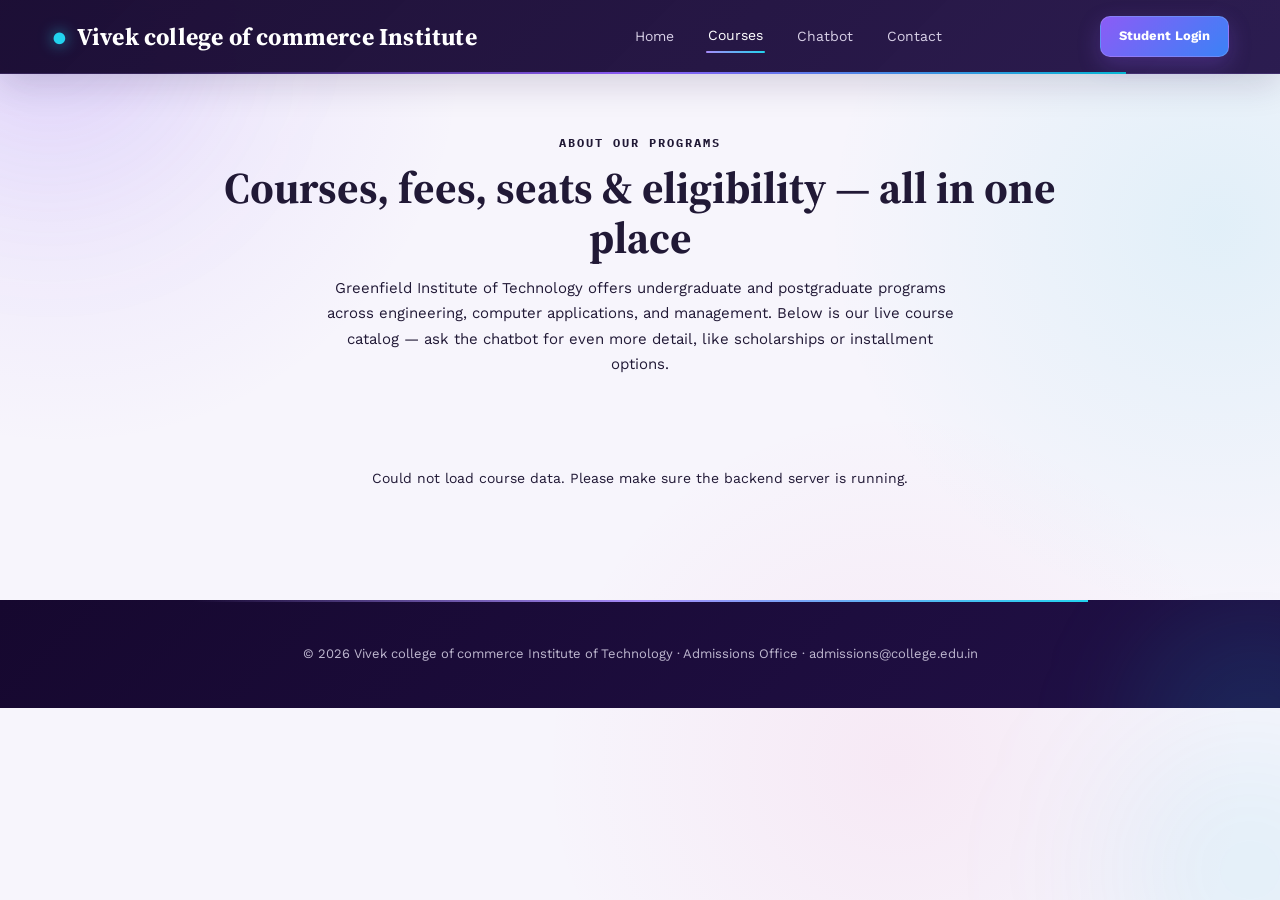
==== frontend/about.html @ cffa0439 "Add user panel project" ====
<!DOCTYPE html>
<html lang="en">
<head>
<meta charset="UTF-8" />
<meta name="viewport" content="width=device-width, initial-scale=1.0" />
<title>About &amp; Courses — Vivek college of commerce Institute</title>
<link rel="preconnect" href="https://fonts.googleapis.com">
<link href="https://fonts.googleapis.com/css2?family=Source+Serif+4:wght@500;600;700&family=Work+Sans:wght@400;500;600;700&family=IBM+Plex+Mono:wght@500;600&display=swap" rel="stylesheet">
<link rel="stylesheet" href="assets/css/home.css">

</head>
<body>
<div class="navbar">
  <div class="brand"><span class="dot">● </span> Vivek college of commerce Institute</div>
  <nav>
    <a href="index.html">Home</a>
    <a href="about.html" class="active">Courses</a>
    <a href="chatbot.html">Chatbot</a>
    <a href="contact.html">Contact</a>
  </nav>
  <a class="cta-btn" href="login.html">Student Login</a>
</div>

<div class="about-hero">
  <div class="eyebrow">About Our Programs</div>
  <h1>Courses, fees, seats &amp; eligibility — all in one place</h1>
  <p>
    Greenfield Institute of Technology offers undergraduate and postgraduate
    programs across engineering, computer applications, and management.
    Below is our live course catalog — ask the chatbot for even more detail,
    like scholarships or installment options.
  </p>
</div>

<div class="course-grid" id="courseGrid">
  <div class="loading-msg">Loading course catalog…</div>
</div>

<footer>
  © 2026 Vivek college of commerce Institute of Technology · Admissions Office · admissions@college.edu.in
</footer>

<script>
const API_BASE = window.location.port === "8000" ? "" : "http://localhost:8000";

function seatTagClass(available, total) {
  if (available <= 0) return "full";
  if (available / total <= 0.2) return "low";
  return "ok";
}
function seatTagLabel(available, total) {
  if (available <= 0) return "Seats full";
  return `${available} of ${total} seats open`;
}

async function loadCourses() {
  const grid = document.getElementById("courseGrid");
  try {
    const res = await fetch(`${API_BASE}/api/courses/`);
    if (!res.ok) throw new Error("Failed to fetch");
    const courses = await res.json();

    if (!courses.length) {
      grid.innerHTML = `<div class="loading-msg">Course catalog isn't available yet. Please check back soon.</div>`;
      return;
    }

    grid.innerHTML = courses.map((c) => `
      <div class="course-card">
        <div class="code">${c.short_code || ""}</div>
        <h3>${c.name}</h3>
        <dl>
          <dt>Duration</dt><dd>${c.duration_years} years</dd>
          <dt>Eligibility</dt><dd>${c.eligibility_percentage}%${c.eligibility_note ? " · " + c.eligibility_note : ""}</dd>
          <dt>Admission fee</dt><dd>₹${Number(c.admission_fee).toLocaleString("en-IN")}</dd>
          <dt>Fees / year</dt><dd>₹${Number(c.fees_per_year).toLocaleString("en-IN")}</dd>
          <dt>Total fees</dt><dd>₹${Number(c.total_fees).toLocaleString("en-IN")}</dd>
          ${c.scholarship_available ? `<dt>Scholarship</dt><dd>${c.scholarship_available}</dd>` : ""}
        </dl>
        <span class="seat-tag ${seatTagClass(c.available_seats, c.total_seats)}">
          ${seatTagLabel(c.available_seats, c.total_seats)}
        </span>
      </div>
    `).join("");
  } catch (err) {
    grid.innerHTML = `<div class="loading-msg">Could not load course data. Please make sure the backend server is running.</div>`;
    console.error(err);
  }
}
loadCourses();
</script>

</body>
</html>
---- frontend/assets/css/home.css ----
/* ==========================================================
   home.css
   Greenfield Institute — Modern Admission / Enquiry Landing Page

   Theme:
   Aurora Purple • Electric Blue • Cyan • Pink

   Responsive:
   Mobile • Tablet • Laptop • Desktop • Large Screens
   ========================================================== */


/* ==========================================================
   ROOT VARIABLES
   ========================================================== */

:root {

  --purple-950: #16082f;
  --purple-900: #211047;
  --purple-800: #35146b;
  --purple-700: #5b21b6;

  --purple: #8b5cf6;
  --purple-light: #a78bfa;
  --purple-soft: #f3e8ff;

  --blue: #3b82f6;
  --blue-light: #60a5fa;
  --blue-soft: #eff6ff;

  --cyan: #06b6d4;
  --cyan-light: #22d3ee;
  --cyan-soft: #ecfeff;

  --pink: #ec4899;
  --pink-soft: #fdf2f8;

  --background: #f7f5fc;
  --surface: #ffffff;
  --surface-soft: #faf9ff;

  --text-primary: #211936;
  --text-secondary: #6f687e;
  --text-light: #9b95aa;

  --border: #e5e0ee;
  --border-light: #f0edf5;

  --success: #059669;

  --radius-sm: 8px;
  --radius-md: 12px;
  --radius-lg: 18px;
  --radius-xl: 26px;

  --serif:
    "Source Serif 4",
    Georgia,
    serif;

  --sans:
    "Work Sans",
    -apple-system,
    BlinkMacSystemFont,
    "Segoe UI",
    sans-serif;

  --mono:
    "IBM Plex Mono",
    "Courier New",
    monospace;

  --shadow-sm:
    0 5px 18px rgba(49, 30, 85, 0.07);

  --shadow-md:
    0 15px 35px rgba(49, 30, 85, 0.11);

  --shadow-lg:
    0 25px 60px rgba(49, 30, 85, 0.14);

  --shadow-xl:
    0 35px 90px rgba(37, 19, 73, 0.18);
}


/* ==========================================================
   RESET
   ========================================================== */

*,
*::before,
*::after {
  box-sizing: border-box;
}


html {
  scroll-behavior: smooth;
}


body {
  margin: 0;

  min-height: 100vh;

  overflow-x: hidden;

  background:
    radial-gradient(
      circle at 5% 5%,
      rgba(139, 92, 246, 0.12),
      transparent 27%
    ),

    radial-gradient(
      circle at 95% 25%,
      rgba(6, 182, 212, 0.09),
      transparent 28%
    ),

    radial-gradient(
      circle at 70% 85%,
      rgba(236, 72, 153, 0.07),
      transparent 30%
    ),

    var(--background);

  color:
    var(--text-primary);

  font-family:
    var(--sans);

  line-height:
    1.55;
}


a {
  color: inherit;
}


button,
a {
  -webkit-tap-highlight-color: transparent;
}


/* ==========================================================
   PAGE AURORA EFFECT
   ========================================================== */

body::before {
  content: "";

  position: fixed;

  width: 420px;
  height: 420px;

  top: -180px;
  left: -160px;

  border-radius: 50%;

  background:
    radial-gradient(
      circle,
      rgba(139, 92, 246, 0.16),
      transparent 70%
    );

  filter:
    blur(70px);

  pointer-events:
    none;

  z-index:
    -1;

  animation:
    auroraLeft 12s ease-in-out infinite alternate;
}


body::after {
  content: "";

  position: fixed;

  width: 400px;
  height: 400px;

  right: -170px;
  bottom: -170px;

  border-radius: 50%;

  background:
    radial-gradient(
      circle,
      rgba(6, 182, 212, 0.13),
      transparent 70%
    );

  filter:
    blur(75px);

  pointer-events:
    none;

  z-index:
    -1;

  animation:
    auroraRight 14s ease-in-out infinite alternate;
}


/* ==========================================================
   NAVBAR
   ========================================================== */

.navbar {
  position: sticky;

  top: 0;

  z-index: 100;

  display: flex;

  align-items: center;

  justify-content: space-between;

  gap: 30px;

  min-height: 74px;

  padding:
    14px
    clamp(20px, 5vw, 70px);

  color: #ffffff;

  background:
    linear-gradient(
      135deg,
      rgba(22, 8, 47, 0.97),
      rgba(33, 16, 71, 0.95)
    );

  border-bottom:
    1px solid
    rgba(167, 139, 250, 0.16);

  box-shadow:
    0 10px 35px
    rgba(31, 12, 62, 0.16);

  backdrop-filter:
    blur(18px);

  -webkit-backdrop-filter:
    blur(18px);

  animation:
    navEnter 0.7s ease both;
}


/* ---------- Animated Navbar Glow ---------- */

.navbar::after {
  content: "";

  position: absolute;

  left: 12%;
  right: 12%;

  bottom: -1px;

  height: 2px;

  background:
    linear-gradient(
      90deg,
      transparent,
      var(--purple),
      var(--cyan),
      var(--pink),
      transparent
    );

  background-size:
    200% 100%;

  animation:
    gradientFlow 5s linear infinite;
}


/* ==========================================================
   BRAND
   ========================================================== */

.navbar .brand {
  display: flex;

  align-items: center;

  gap: 9px;

  color: #ffffff;

  font-family:
    var(--serif);

  font-size:
    clamp(19px, 2vw, 24px);

  font-weight:
    700;

  letter-spacing:
    0.2px;

  text-decoration:
    none;

  white-space:
    nowrap;
}


.navbar .brand .dot {
  color:
    var(--cyan-light);

  font-size:
    27px;

  text-shadow:
    0 0 15px
    rgba(34, 211, 238, 0.7);

  animation:
    dotPulse 2.2s ease-in-out infinite;
}


/* ==========================================================
   NAVIGATION
   ========================================================== */

.navbar nav {
  display:
    flex;

  align-items:
    center;

  gap:
    clamp(15px, 2.5vw, 30px);

  font-size:
    14px;
}


.navbar nav a {
  position:
    relative;

  padding:
    8px
    2px;

  color:
    #d8d0e7;

  text-decoration:
    none;

  transition:
    color 0.25s ease,
    transform 0.25s ease;
}


.navbar nav a::after {
  content:
    "";

  position:
    absolute;

  left:
    0;

  right:
    0;

  bottom:
    1px;

  height:
    2px;

  border-radius:
    20px;

  background:
    linear-gradient(
      90deg,
      var(--purple-light),
      var(--cyan-light)
    );

  transform:
    scaleX(0);

  transform-origin:
    right;

  transition:
    transform 0.3s ease;
}


.navbar nav a:hover,
.navbar nav a.active {
  color:
    #ffffff;

  transform:
    translateY(-1px);
}


.navbar nav a:hover::after,
.navbar nav a.active::after {
  transform:
    scaleX(1);

  transform-origin:
    left;
}


/* ==========================================================
   NAVBAR CTA
   ========================================================== */

.navbar .cta-btn {
  position:
    relative;

  display:
    inline-flex;

  align-items:
    center;

  justify-content:
    center;

  min-height:
    41px;

  padding:
    9px
    18px;

  overflow:
    hidden;

  border:
    1px solid
    rgba(255,255,255,0.15);

  border-radius:
    10px;

  background:
    linear-gradient(
      135deg,
      var(--purple),
      var(--blue)
    );

  color:
    #ffffff;

  font-size:
    13px;

  font-weight:
    700;

  text-decoration:
    none;

  box-shadow:
    0 8px 22px
    rgba(139, 92, 246, 0.25);

  transition:
    transform 0.25s ease,
    box-shadow 0.25s ease;
}


.navbar .cta-btn::before {
  content:
    "";

  position:
    absolute;

  top:
    0;

  left:
    -100%;

  width:
    60%;

  height:
    100%;

  background:
    linear-gradient(
      90deg,
      transparent,
      rgba(255,255,255,0.35),
      transparent
    );

  transform:
    skewX(-20deg);

  transition:
    left 0.6s ease;
}


.navbar .cta-btn:hover {
  transform:
    translateY(-3px);

  box-shadow:
    0 14px 30px
    rgba(139, 92, 246, 0.38);
}


.navbar .cta-btn:hover::before {
  left:
    140%;
}


.navbar .cta-btn:active {
  transform:
    translateY(0);
}


/* ==========================================================
   HERO
   ========================================================== */

.hero {
  position:
    relative;

  display:
    grid;

  grid-template-columns:
    minmax(0, 1.1fr)
    minmax(320px, 0.9fr);

  gap:
    clamp(40px, 6vw, 85px);

  align-items:
    center;

  max-width:
    1320px;

  min-height:
    620px;

  margin:
    0 auto;

  padding:
    clamp(65px, 8vw, 110px)
    clamp(20px, 5vw, 70px);
}


/* ---------- Hero Decorative Glow ---------- */

.hero::before {
  content:
    "";

  position:
    absolute;

  width:
    500px;

  height:
    500px;

  left:
    -250px;

  top:
    20px;

  border-radius:
    50%;

  background:
    radial-gradient(
      circle,
      rgba(139,92,246,0.12),
      transparent 70%
    );

  filter:
    blur(60px);

  pointer-events:
    none;

  animation:
    heroGlow 10s ease-in-out infinite alternate;
}


/* ==========================================================
   HERO CONTENT
   ========================================================== */

.hero > div:first-child {
  position:
    relative;

  z-index:
    2;

  animation:
    heroContent 0.85s 0.1s ease both;
}


/* ==========================================================
   HERO EYEBROW
   ========================================================== */

.hero .eyebrow {
  display:
    inline-flex;

  align-items:
    center;

  gap:
    8px;

  margin-bottom:
    18px;

  padding:
    7px
    12px;

  border:
    1px solid
    rgba(139,92,246,0.18);

  border-radius:
    50px;

  background:
    linear-gradient(
      135deg,
      rgba(139,92,246,0.08),
      rgba(6,182,212,0.07)
    );

  color:
    var(--purple-dark);

  font-family:
    var(--mono);

  font-size:
    10px;

  font-weight:
    700;

  letter-spacing:
    1.7px;

  text-transform:
    uppercase;
}


.hero .eyebrow::before {
  content:
    "";

  width:
    7px;

  height:
    7px;

  flex-shrink:
    0;

  border-radius:
    50%;

  background:
    linear-gradient(
      135deg,
      var(--purple),
      var(--cyan)
    );

  box-shadow:
    0 0 0 4px
    rgba(139,92,246,0.09);

  animation:
    statusPulse 2s ease-in-out infinite;
}


/* ==========================================================
   HERO HEADING
   ========================================================== */

.hero h1 {
  max-width:
    760px;

  margin:
    0
    0
    21px;

  color:
    var(--text-primary);

  font-family:
    var(--serif);

  font-size:
    clamp(40px, 5vw, 64px);

  font-weight:
    700;

  line-height:
    1.07;

  letter-spacing:
    -1.2px;
}


.hero h1 span {
  color:
    var(--purple);

  background:
    linear-gradient(
      90deg,
      var(--purple),
      var(--blue),
      var(--cyan)
    );

  -webkit-background-clip:
    text;

  background-clip:
    text;

  -webkit-text-fill-color:
    transparent;

  background-size:
    200% auto;

  animation:
    textGradient 5s linear infinite;
}


/* ==========================================================
   HERO LEAD
   ========================================================== */

.hero p.lead {
  max-width:
    580px;

  margin:
    0
    0
    32px;

  color:
    var(--text-secondary);

  font-size:
    clamp(15px, 1.5vw, 17px);

  line-height:
    1.75;
}


/* ==========================================================
   HERO ACTIONS
   ========================================================== */

.hero .actions {
  display:
    flex;

  align-items:
    center;

  flex-wrap:
    wrap;

  gap:
    13px;
}


/* ==========================================================
   PRIMARY BUTTON
   ========================================================== */

.btn-primary {
  position:
    relative;

  display:
    inline-flex;

  align-items:
    center;

  justify-content:
    center;

  min-height:
    49px;

  padding:
    12px
    25px;

  overflow:
    hidden;

  border:
    none;

  border-radius:
    var(--radius-md);

  background:
    linear-gradient(
      135deg,
      var(--purple-dark),
      var(--purple),
      var(--blue)
    );

  background-size:
    200% 200%;

  color:
    #000000;

  font-size:
    14px;

  font-weight:
    700;

  text-decoration:
    none;

  box-shadow:
    0 10px 25px
    rgba(124,58,237,0.24);

  transition:
    transform 0.25s ease,
    box-shadow 0.25s ease,
    background-position 0.5s ease;
}


.btn-primary::before {
  content:
    "";

  position:
    absolute;

  top:
    0;

  left:
    -100%;

  width:
    60%;

  height:
    100%;

  background:
    linear-gradient(
      90deg,
      transparent,
      rgba(255,255,255,0.35),
      transparent
    );

  transform:
    skewX(-20deg);

  transition:
    left 0.6s ease;
}


.btn-primary:hover {
  transform:
    translateY(-5px);

  background-position:
    100% 50%;

  box-shadow:
    0 16px 35px
    rgba(124,58,237,0.34);
}


.btn-primary:hover::before {
  left:
    140%;
}


.btn-primary:active {
  transform:
    translateY(0);
}


/* ==========================================================
   SECONDARY BUTTON
   ========================================================== */

.btn-secondary {
  display:
    inline-flex;

  align-items:
    center;

  justify-content:
    center;

  min-height:
    49px;

  padding:
    12px
    25px;

  border:
    1px solid
    var(--border);

  border-radius:
    var(--radius-md);

  background:
    rgba(255,255,255,0.8);

  color:
    var(--purple-dark);

  font-size:
    14px;

  font-weight:
    700;

  text-decoration:
    none;

  box-shadow:
    var(--shadow-sm);

  transition:
    border-color 0.25s ease,
    background 0.25s ease,
    transform 0.25s ease,
    box-shadow 0.25s ease;
}


.btn-secondary:hover {
  border-color:
    rgba(139,92,246,0.35);

  background:
    linear-gradient(
      135deg,
      #ffffff,
      var(--purple-soft)
    );

  transform:
    translateY(-5px);

  box-shadow:
    var(--shadow-md);
}


/* ==========================================================
   CATALOG / ENQUIRY CARD
   ========================================================== */

.catalog-card {
  position:
    relative;

  overflow:
    visible;

  padding:
    clamp(25px, 4vw, 34px);

  border:
    1px solid
    rgba(255,255,255,0.75);

  border-radius:
    var(--radius-xl);

  background:
    linear-gradient(
      145deg,
      rgba(255,255,255,0.96),
      rgba(249,247,255,0.92)
    );

  box-shadow:
    var(--shadow-xl);

  backdrop-filter:
    blur(18px);

  -webkit-backdrop-filter:
    blur(18px);

  animation:
    cardFloat 0.9s 0.2s ease both;

  transition:
    transform 0.35s ease,
    box-shadow 0.35s ease;
}


.catalog-card:hover {
  transform:
    translateY(-7px);

  box-shadow:
    0 40px 100px
    rgba(71,38,125,0.22);
}


/* ---------- Card Gradient Top ---------- */

.catalog-card::after {
  content:
    "";

  position:
    absolute;

  top:
    0;

  left:
    12%;

  right:
    12%;

  height:
    4px;

  border-radius:
    0
    0
    20px
    20px;

  background:
    linear-gradient(
      90deg,
      var(--purple),
      var(--blue),
      var(--cyan),
      var(--pink)
    );

  background-size:
    200% 100%;

  animation:
    gradientFlow 5s linear infinite;
}


/* ---------- Card Label ---------- */

.catalog-card::before {
  content:
    "ENQUIRY CARD";

  position:
    absolute;

  top:
    -13px;

  left:
    24px;

  padding:
    6px
    12px;

  border-radius:
    7px;

  background:
    linear-gradient(
      135deg,
      var(--purple),
      var(--blue)
    );

  color:
    #ffffff;

  font-family:
    var(--mono);

  font-size:
    9px;

  font-weight:
    700;

  letter-spacing:
    1.5px;

  box-shadow:
    0 8px 20px
    rgba(124,58,237,0.25);

  animation:
    badgeFloat 3s ease-in-out infinite;
}


/* ==========================================================
   CATALOG CARD HEADER
   ========================================================== */

.catalog-card h2 {
  margin:
    5px
    0
    8px;

  color:
    var(--text-primary);

  font-family:
    var(--serif);

  font-size:
    26px;

  line-height:
    1.2;
}


.catalog-card > p {
  margin:
    0
    0
    22px;

  color:
    var(--text-secondary);

  font-size:
    13px;

  line-height:
    1.7;
}


/* ==========================================================
   CATALOG DATA
   ========================================================== */

.catalog-card dl {
  display:
    grid;

  grid-template-columns:
    minmax(95px, auto)
    1fr;

  gap:
    0;

  margin:
    0;

  overflow:
    hidden;

  border:
    1px solid
    var(--border);

  border-radius:
    var(--radius-md);

  background:
    var(--surface-soft);
}


.catalog-card dt,
.catalog-card dd {
  margin:
    0;

  padding:
    13px
    14px;

  border-bottom:
    1px solid
    var(--border-light);

  font-family:
    var(--mono);

  font-size:
    11.5px;
}


.catalog-card dt {
  color:
    var(--text-secondary);

  font-weight:
    500;

  background:
    linear-gradient(
      135deg,
      rgba(139,92,246,0.05),
      rgba(6,182,212,0.04)
    );
}


.catalog-card dd {
  color:
    var(--purple-dark);

  font-weight:
    700;

  background:
    rgba(255,255,255,0.9);

  transition:
    color 0.2s ease,
    background 0.2s ease;
}


.catalog-card dd:hover {
  color:
    var(--blue);

  background:
    var(--blue-soft);
}


.catalog-card dt:last-of-type,
.catalog-card dd:last-of-type {
  border-bottom:
    none;
}


/* ==========================================================
   CARD STATUS
   ========================================================== */

.catalog-status {
  display:
    flex;

  align-items:
    center;

  gap:
    9px;

  margin-top:
    20px;

  padding:
    11px
    13px;

  border:
    1px solid
    rgba(5,150,105,0.12);

  border-radius:
    var(--radius-md);

  background:
    linear-gradient(
      135deg,
      #ecfdf5,
      #f0fdf4
    );

  color:
    var(--success);

  font-size:
    12px;

  font-weight:
    700;
}


.catalog-status::before {
  content:
    "";

  width:
    8px;

  height:
    8px;

  flex-shrink:
    0;

  border-radius:
    50%;

  background:
    #10b981;

  box-shadow:
    0 0 0 4px
    rgba(16,185,129,0.12);

  animation:
    statusPulse 2s ease-in-out infinite;
}


/* ==========================================================
   FEATURES SECTION
   ========================================================== */

.features {
  position:
    relative;

  display:
    grid;

  grid-template-columns:
    repeat(4, minmax(0, 1fr));

  gap:
    20px;

  max-width:
    1320px;

  margin:
    10px
    auto
    100px;

  padding:
    0
    clamp(20px, 5vw, 70px);
}


/* ==========================================================
   FEATURE CARD
   ========================================================== */

.feature-card {
  position:
    relative;

  overflow:
    hidden;

  padding:
    27px;

  border:
    1px solid
    var(--border);

  border-radius:
    var(--radius-lg);

  background:
    rgba(255,255,255,0.9);

  box-shadow:
    var(--shadow-sm);

  transition:
    transform 0.3s ease,
    box-shadow 0.3s ease,
    border-color 0.3s ease;
}


.feature-card::before {
  content:
    "";

  position:
    absolute;

  top:
    0;

  left:
    0;

  width:
    100%;

  height:
    3px;

  background:
    linear-gradient(
      90deg,
      var(--purple),
      var(--cyan)
    );

  transform:
    scaleX(0);

  transform-origin:
    left;

  transition:
    transform 0.35s ease;
}


.feature-card:hover {
  transform:
    translateY(-8px);

  border-color:
    rgba(139,92,246,0.22);

  box-shadow:
    var(--shadow-md);
}


.feature-card:hover::before {
  transform:
    scaleX(1);
}


/* ==========================================================
   FEATURE ICON
   ========================================================== */

.feature-card .icon {
  display:
    flex;

  align-items:
    center;

  justify-content:
    center;

  width:
    48px;

  height:
    48px;

  margin-bottom:
    18px;

  border:
    1px solid
    rgba(139,92,246,0.12);

  border-radius:
    var(--radius-md);

  background:
    linear-gradient(
      135deg,
      var(--purple-soft),
      var(--cyan-soft)
    );

  color:
    var(--purple);

  font-size:
    19px;

  box-shadow:
    0 8px 20px
    rgba(139,92,246,0.08);

  transition:
    transform 0.3s ease,
    box-shadow 0.3s ease;
}


.feature-card:hover .icon {
  transform:
    scale(1.1)
    rotate(-4deg);

  box-shadow:
    0 12px 25px
    rgba(139,92,246,0.15);
}


/* ==========================================================
   FEATURE TITLE
   ========================================================== */

.feature-card h3 {
  margin:
    0
    0
    9px;

  color:
    var(--text-primary);

  font-family:
    var(--serif);

  font-size:
    19px;

  line-height:
    1.3;
}


/* ==========================================================
   FEATURE DESCRIPTION
   ========================================================== */

.feature-card p {
  margin:
    0;

  color:
    var(--text-secondary);

  font-size:
    13.5px;

  line-height:
    1.7;
}


/* ==========================================================
   SECTION HEADING
   ========================================================== */

.section-heading {
  max-width:
    1280px;

  margin:
    0
    auto
    32px;

  padding:
    0
    clamp(20px, 5vw, 70px);

  text-align:
    center;
}


.section-heading .eyebrow {
  color:
    var(--purple);

  font-family:
    var(--mono);

  font-size:
    10px;

  font-weight:
    700;

  letter-spacing:
    2px;

  text-transform:
    uppercase;
}


.section-heading h2 {
  margin:
    8px
    0;

  color:
    var(--text-primary);

  font-family:
    var(--serif);

  font-size:
    clamp(27px, 4vw, 38px);

  line-height:
    1.2;
}


.section-heading p {
  max-width:
    620px;

  margin:
    0
    auto;

  color:
    var(--text-secondary);

  font-size:
    14px;

  line-height:
    1.7;
}


/* ==========================================================
   FOOTER
   ========================================================== */

footer {
  position:
    relative;

  overflow:
    hidden;

  padding:
    44px
    clamp(20px, 5vw, 70px);

  background:
    linear-gradient(
      135deg,
      var(--purple-950),
      var(--purple-900)
    );

  color:
    #bfb8d0;

  font-size:
    13px;

  text-align:
    center;
}


/* ---------- Footer Glow ---------- */

footer::before {
  content:
    "";

  position:
    absolute;

  top:
    0;

  left:
    15%;

  right:
    15%;

  height:
    2px;

  background:
    linear-gradient(
      90deg,
      transparent,
      var(--purple-light),
      var(--cyan-light),
      var(--pink),
      transparent
    );

  background-size:
    200% 100%;

  animation:
    gradientFlow 5s linear infinite;
}


footer::after {
  content:
    "";

  position:
    absolute;

  width:
    250px;

  height:
    250px;

  right:
    -100px;

  bottom:
    -150px;

  border-radius:
    50%;

  background:
    rgba(6,182,212,0.12);

  filter:
    blur(50px);
}


footer p {
  margin:
    0;
}


footer a {
  color:
    var(--cyan-light);

  text-decoration:
    none;

  transition:
    color 0.2s ease;
}


footer a:hover {
  color:
    #ffffff;
}


/* ==========================================================
   LAPTOP / DESKTOP
   ========================================================== */

@media (min-width: 1024px) {

  .navbar {
    padding-left:
      clamp(30px, 4vw, 70px);

    padding-right:
      clamp(30px, 4vw, 70px);
  }

}


/* ==========================================================
   TABLET
   768px — 1023px
   ========================================================== */

@media (min-width: 768px) and (max-width: 1023px) {

  .navbar {
    min-height:
      68px;

    padding:
      13px
      24px;

    gap:
      18px;
  }


  .navbar nav {
    gap:
      17px;
  }


  .navbar .cta-btn {
    padding:
      8px
      14px;
  }


  .hero {
    grid-template-columns:
      1fr;

    min-height:
      auto;

    gap:
      50px;

    padding:
      70px
      24px
      80px;
  }


  .hero > div:first-child {
    max-width:
      760px;
  }


  .catalog-card {
    width:
      100%;

    max-width:
      610px;

    margin:
      0
      auto;
  }


  .features {
    grid-template-columns:
      repeat(2, minmax(0, 1fr));

    margin-bottom:
      80px;

    padding:
      0
      24px;
  }

}


/* ==========================================================
   MOBILE
   ========================================================== */

@media (max-width: 767px) {

  .navbar {
    position:
      relative;

    display:
      grid;

    grid-template-columns:
      1fr
      auto;

    padding:
      14px
      18px;

    gap:
      12px;
  }


  .navbar .brand {
    font-size:
      20px;
  }


  .navbar nav {
    grid-column:
      1 / -1;

    display:
      flex;

    justify-content:
      center;

    flex-wrap:
      wrap;

    gap:
      5px
      15px;

    width:
      100%;

    padding-top:
      5px;
  }


  .navbar nav a {
    font-size:
      12.5px;

    padding:
      6px
      1px;
  }


  .navbar .cta-btn {
    min-height:
      37px;

    padding:
      7px
      12px;

    font-size:
      11.5px;
  }


  /* ---------- Hero ---------- */

  .hero {
    grid-template-columns:
      1fr;

    gap:
      43px;

    min-height:
      auto;

    padding:
      55px
      18px
      65px;
  }


  .hero .eyebrow {
    margin-bottom:
      16px;

    padding:
      5px
      9px;

    font-size:
      8.5px;

    letter-spacing:
      1.3px;
  }


  .hero h1 {
    font-size:
      clamp(34px, 10vw, 46px);

    line-height:
      1.1;

    letter-spacing:
      -0.6px;

    margin-bottom:
      17px;
  }


  .hero p.lead {
    font-size:
      14px;

    line-height:
      1.7;

    margin-bottom:
      26px;
  }


  /* ---------- Buttons ---------- */

  .hero .actions {
    width:
      100%;

    flex-direction:
      column;

    align-items:
      stretch;
  }


  .btn-primary,
  .btn-secondary {
    width:
      100%;

    min-height:
      49px;
  }


  /* ---------- Catalog ---------- */

  .catalog-card {
    padding:
      26px
      20px;

    border-radius:
      20px;
  }


  .catalog-card::before {
    left:
      18px;

    font-size:
      8.5px;

    padding:
      5px
      9px;
  }


  .catalog-card h2 {
    font-size:
      23px;
  }


  .catalog-card dl {
    grid-template-columns:
      1fr;
  }


  .catalog-card dt,
  .catalog-card dd {
    padding:
      9px
      12px;

    font-size:
      10.5px;
  }


  .catalog-card dt {
    padding-bottom:
      4px;

    border-bottom:
      none;
  }


  .catalog-card dd {
    padding-top:
      4px;
  }


  /* ---------- Features ---------- */

  .features {
    grid-template-columns:
      1fr;

    gap:
      14px;

    margin-bottom:
      65px;

    padding:
      0
      18px;
  }


  .feature-card {
    padding:
      23px;
  }


  .feature-card h3 {
    font-size:
      18px;
  }


  .feature-card p {
    font-size:
      13px;
  }


  /* ---------- Section ---------- */

  .section-heading {
    padding:
      0
      18px;
  }


  .section-heading h2 {
    font-size:
      27px;
  }


  .section-heading p {
    font-size:
      13px;
  }


  /* ---------- Footer ---------- */

  footer {
    padding:
      34px
      18px;

    font-size:
      12px;
  }

}


/* ==========================================================
   SMALL MOBILE
   <= 380px
   ========================================================== */

@media (max-width: 380px) {

  .navbar {
    padding:
      12px
      14px;
  }


  .navbar .brand {
    font-size:
      18px;
  }


  .navbar .cta-btn {
    min-height:
      35px;

    padding:
      6px
      10px;

    font-size:
      10.5px;
  }


  .navbar nav {
    gap:
      4px
      11px;
  }


  .navbar nav a {
    font-size:
      11.5px;
  }


  .hero {
    padding:
      45px
      14px
      55px;
  }


  .hero h1 {
    font-size:
      31px;
  }


  .hero p.lead {
    font-size:
      13px;
  }


  .catalog-card {
    padding:
      24px
      16px;
  }


  .feature-card {
    padding:
      20px;
  }

}


/* ==========================================================
   EXTRA SMALL DEVICES
   <= 340px
   ========================================================== */

@media (max-width: 340px) {

  .navbar .brand {
    font-size:
      16px;
  }


  .navbar .cta-btn {
    padding:
      5px
      8px;

    font-size:
      9.5px;
  }


  .navbar nav {
    gap:
      3px
      8px;
  }


  .navbar nav a {
    font-size:
      10.5px;
  }


  .hero h1 {
    font-size:
      28px;
  }


  .catalog-card h2 {
    font-size:
      21px;
  }

}


/* ==========================================================
   LANDSCAPE MOBILE
   ========================================================== */

@media (max-height: 600px) and (orientation: landscape) {

  .navbar {
    position:
      relative;
  }


  .hero {
    min-height:
      auto;

    grid-template-columns:
      1fr
      1fr;

    align-items:
      center;

    padding:
      45px
      24px;

    gap:
      30px;
  }


  .hero h1 {
    font-size:
      36px;
  }


  .hero p.lead {
    margin-bottom:
      18px;
  }


  .hero .actions {
    flex-direction:
      row;
  }


  .btn-primary,
  .btn-secondary {
    width:
      auto;
  }


  .features {
    grid-template-columns:
      repeat(2, 1fr);
  }

}


/* ==========================================================
   TOUCH DEVICES
   ========================================================== */

@media (hover: none) and (pointer: coarse) {

  .navbar nav a:hover::after {
    transform:
      scaleX(0);
  }


  .btn-primary:hover,
  .btn-secondary:hover,
  .navbar .cta-btn:hover,
  .feature-card:hover,
  .catalog-card:hover {
    transform:
      none;
  }


  .feature-card:hover {
    box-shadow:
      var(--shadow-sm);

    border-color:
      var(--border);
  }

}


/* ==========================================================
   ACCESSIBILITY
   ========================================================== */

button:focus-visible,
a:focus-visible {
  outline:
    3px solid
    rgba(139,92,246,0.30);

  outline-offset:
    3px;
}


/* ==========================================================
   REDUCED MOTION
   ========================================================== */

@media (prefers-reduced-motion: reduce) {

  html {
    scroll-behavior:
      auto;
  }


  *,
  *::before,
  *::after {
    animation-duration:
      0.01ms !important;

    animation-iteration-count:
      1 !important;

    transition-duration:
      0.01ms !important;
  }

}


/* ==========================================================
   ANIMATIONS
   ========================================================== */


/* ---------- Navbar ---------- */

@keyframes navEnter {

  from {
    opacity:
      0;

    transform:
      translateY(-15px);
  }

  to {
    opacity:
      1;

    transform:
      translateY(0);
  }

}


/* ---------- Hero ---------- */

@keyframes heroContent {

  from {
    opacity:
      0;

    transform:
      translateY(25px);
  }

  to {
    opacity:
      1;

    transform:
      translateY(0);
  }

}


/* ---------- Catalog ---------- */

@keyframes cardFloat {

  from {
    opacity:
      0;

    transform:
      translateY(30px)
      scale(0.97);
  }

  to {
    opacity:
      1;

    transform:
      translateY(0)
      scale(1);
  }

}


/* ---------- Aurora Left ---------- */

@keyframes auroraLeft {

  0% {
    transform:
      translate(0, 0)
      scale(1);
  }

  50% {
    transform:
      translate(100px, 80px)
      scale(1.15);
  }

  100% {
    transform:
      translate(30px, 150px)
      scale(0.95);
  }

}


/* ---------- Aurora Right ---------- */

@keyframes auroraRight {

  0% {
    transform:
      translate(0, 0)
      scale(1);
  }

  50% {
    transform:
      translate(-100px, -70px)
      scale(1.18);
  }

  100% {
    transform:
      translate(-40px, -140px)
      scale(0.92);
  }

}


/* ---------- Hero Glow ---------- */

@keyframes heroGlow {

  0% {
    transform:
      translate(0, 0)
      scale(1);
  }

  100% {
    transform:
      translate(100px, 80px)
      scale(1.15);
  }

}


/* ---------- Gradient ---------- */

@keyframes gradientFlow {

  0% {
    background-position:
      0% 50%;
  }

  50% {
    background-position:
      100% 50%;
  }

  100% {
    background-position:
      0% 50%;
  }

}


/* ---------- Heading Gradient ---------- */

@keyframes textGradient {

  0% {
    background-position:
      0% center;
  }

  50% {
    background-position:
      100% center;
  }

  100% {
    background-position:
      0% center;
  }

}


/* ---------- Brand Dot ---------- */

@keyframes dotPulse {

  0%,
  100% {
    opacity:
      0.7;

    transform:
      scale(0.9);
  }

  50% {
    opacity:
      1;

    transform:
      scale(1.15);
  }

}


/* ---------- Status ---------- */

@keyframes statusPulse {

  0%,
  100% {
    box-shadow:
      0 0 0 3px
      rgba(139,92,246,0.08);
  }

  50% {
    box-shadow:
      0 0 0 7px
      rgba(139,92,246,0.03);
  }

}


/* ---------- Card Badge ---------- */

@keyframes badgeFloat {

  0%,
  100% {
    transform:
      translateY(0);
  }

  50% {
    transform:
      translateY(-3px);
  }

}

/* ==========================================================
   CONTACT SECTION
   Purple • Blue • Cyan • Pink Theme
   ========================================================== */

.contact-wrap {
  position: relative;
  max-width: 1100px;
  margin: 70px auto 100px;
  padding: 0 24px;

  display: grid;
  grid-template-columns: 1fr 1fr;
  gap: 55px;
  align-items: center;

  animation: contactReveal 0.8s ease both;
}


/* ==========================================================
   BACKGROUND AURORA EFFECT
   ========================================================== */

.contact-wrap::before {
  content: "";
  position: absolute;

  width: 280px;
  height: 280px;

  top: -100px;
  left: -100px;

  background: rgba(139, 92, 246, 0.13);
  border-radius: 50%;

  filter: blur(80px);
  z-index: -1;

  animation: auroraFloat 7s ease-in-out infinite;
}

.contact-wrap::after {
  content: "";
  position: absolute;

  width: 260px;
  height: 260px;

  right: -100px;
  bottom: -100px;

  background: rgba(6, 182, 212, 0.12);
  border-radius: 50%;

  filter: blur(80px);
  z-index: -1;

  animation: auroraFloat 8s ease-in-out infinite reverse;
}


/* ==========================================================
   LEFT SIDE
   ========================================================== */

.contact-wrap h1 {
  font-family: var(--serif);
  color: var(--text-primary);

  font-size: clamp(32px, 4vw, 44px);
  line-height: 1.12;

  letter-spacing: -1px;

  margin: 10px 0 15px;

  animation: slideLeft 0.8s ease both;
}


.contact-wrap .eyebrow {
  display: inline-flex;
  align-items: center;
  gap: 10px;

  font-family: var(--mono);
  font-size: 11px;
  font-weight: 700;

  letter-spacing: 2.5px;
  text-transform: uppercase;

  color: var(--purple-700);

  animation: slideLeft 0.6s ease both;
}


/* Eyebrow decorative line */

.contact-wrap .eyebrow::before {
  content: "";

  width: 30px;
  height: 2px;

  border-radius: 10px;

  background: linear-gradient(
    90deg,
    var(--purple),
    var(--blue),
    var(--cyan)
  );

  transition: width 0.3s ease;
}

.contact-wrap:hover .eyebrow::before {
  width: 50px;
}


.contact-wrap p.lead {
  max-width: 500px;

  color: var(--text-secondary);

  margin: 0 0 28px;

  font-size: 15px;
  line-height: 1.8;

  animation: slideLeft 0.9s ease both;
}


/* ==========================================================
   INFORMATION LIST
   ========================================================== */

.info-list {
  list-style: none;
  padding: 0;
  margin: 0;
}


.info-list li {
  display: flex;
  align-items: center;
  gap: 15px;

  padding: 15px 12px;
  margin-bottom: 5px;

  border-bottom: 1px dashed var(--border);

  font-size: 14px;

  border-radius: var(--radius-sm);

  transition:
    transform 0.3s ease,
    background 0.3s ease,
    padding-left 0.3s ease;
}


.info-list li:hover {
  transform: translateX(8px);

  padding-left: 20px;

  background: linear-gradient(
    90deg,
    rgba(139, 92, 246, 0.06),
    rgba(59, 130, 246, 0.03),
    transparent
  );
}


/* ==========================================================
   INFORMATION ICON
   ========================================================== */

.info-list .icon {
  flex-shrink: 0;

  width: 43px;
  height: 43px;

  display: flex;
  align-items: center;
  justify-content: center;

  font-size: 18px;

  color: var(--purple-700);

  background: linear-gradient(
    135deg,
    var(--purple-soft),
    var(--blue-soft)
  );

  border: 1px solid rgba(139, 92, 246, 0.12);

  border-radius: var(--radius-md);

  transition:
    transform 0.35s ease,
    background 0.35s ease,
    color 0.35s ease,
    box-shadow 0.35s ease;
}


.info-list li:hover .icon {
  transform: rotate(-6deg) scale(1.08);

  color: #fff;

  background: linear-gradient(
    135deg,
    var(--purple),
    var(--blue)
  );

  box-shadow:
    0 8px 20px rgba(139, 92, 246, 0.25);
}


.info-list strong {
  display: block;

  color: var(--text-primary);

  font-size: 13px;

  margin-bottom: 3px;
}


.info-list li span:not(.icon) {
  color: var(--text-secondary);
  line-height: 1.5;
}


/* ==========================================================
   CONTACT FORM
   ========================================================== */

.contact-form {
  position: relative;
  overflow: hidden;

  padding: 32px;

  background:
    linear-gradient(
      145deg,
      rgba(255, 255, 255, 0.97),
      rgba(250, 249, 255, 0.95)
    );

  border: 1px solid rgba(139, 92, 246, 0.13);

  border-radius: var(--radius-xl);

  box-shadow:
    var(--shadow-lg),
    0 0 0 1px rgba(255, 255, 255, 0.8) inset;

  animation: slideRight 0.8s ease both;

  transition:
    transform 0.4s ease,
    box-shadow 0.4s ease;
}


/* ==========================================================
   FORM TOP GRADIENT
   ========================================================== */

.contact-form::before {
  content: "";

  position: absolute;

  top: 0;
  left: 0;

  width: 100%;
  height: 4px;

  background: linear-gradient(
    90deg,
    var(--purple),
    var(--blue),
    var(--cyan),
    var(--pink),
    var(--purple)
  );

  background-size: 300% 100%;

  animation: gradientFlow 5s linear infinite;
}


/* ==========================================================
   DECORATIVE GLOW
   ========================================================== */

.contact-form::after {
  content: "";

  position: absolute;

  width: 150px;
  height: 150px;

  top: -80px;
  right: -70px;

  background: linear-gradient(
    135deg,
    rgba(139, 92, 246, 0.13),
    rgba(6, 182, 212, 0.08)
  );

  border-radius: 50%;

  filter: blur(2px);

  pointer-events: none;
}


.contact-form:hover {
  transform: translateY(-7px);

  box-shadow:
    var(--shadow-xl),
    0 0 0 1px rgba(139, 92, 246, 0.05) inset;
}


/* ==========================================================
   FORM FIELDS
   ========================================================== */

.contact-form .field {
  margin-bottom: 17px;
}


.contact-form label {
  display: block;

  font-size: 12.5px;
  font-weight: 700;

  color: var(--text-primary);

  margin-bottom: 7px;

  transition: color 0.25s ease;
}


.contact-form .field:focus-within label {
  color: var(--purple-700);
}


/* ==========================================================
   INPUT + TEXTAREA
   ========================================================== */

.contact-form input,
.contact-form textarea {
  width: 100%;
  box-sizing: border-box;

  padding: 13px 15px;

  font-family: var(--sans);
  font-size: 14px;

  color: var(--text-primary);

  background: var(--surface);

  border: 1px solid var(--border);

  border-radius: var(--radius-md);

  outline: none;

  transition:
    border-color 0.25s ease,
    box-shadow 0.25s ease,
    transform 0.25s ease,
    background 0.25s ease;
}


.contact-form input:hover,
.contact-form textarea:hover {
  border-color: var(--purple-light);
}


.contact-form input:focus,
.contact-form textarea:focus {
  border-color: var(--purple);

  background: #fff;

  transform: translateY(-1px);

  box-shadow:
    0 0 0 4px rgba(139, 92, 246, 0.09),
    0 8px 22px rgba(139, 92, 246, 0.08);
}


.contact-form textarea {
  min-height: 120px;

  resize: vertical;

  line-height: 1.6;
}


/* ==========================================================
   PLACEHOLDER
   ========================================================== */

.contact-form input::placeholder,
.contact-form textarea::placeholder {
  color: var(--text-light);

  transition: opacity 0.25s ease;
}


.contact-form input:focus::placeholder,
.contact-form textarea:focus::placeholder {
  opacity: 0.45;
}


/* ==========================================================
   SUBMIT BUTTON
   ========================================================== */

.contact-form button {
  position: relative;
  overflow: hidden;

  width: 100%;

  padding: 14px 18px;

  margin-top: 7px;

  border: none;
  border-radius: var(--radius-md);

  color: #fff;

  font-family: var(--sans);
  font-size: 14px;
  font-weight: 700;

  cursor: pointer;

  background: linear-gradient(
    135deg,
    var(--purple-700),
    var(--purple),
    var(--blue)
  );

  background-size: 200% 200%;

  box-shadow:
    0 12px 25px rgba(91, 33, 182, 0.25);

  transition:
    transform 0.3s ease,
    box-shadow 0.3s ease,
    background-position 0.4s ease;
}


/* Button shine */

.contact-form button::before {
  content: "";

  position: absolute;

  top: 0;
  left: -120%;

  width: 70%;
  height: 100%;

  background: linear-gradient(
    100deg,
    transparent,
    rgba(255, 255, 255, 0.3),
    transparent
  );

  transform: skewX(-20deg);

  transition: left 0.6s ease;
}


.contact-form button:hover {
  transform: translateY(-3px);

  background-position: 100% 50%;

  box-shadow:
    0 18px 35px rgba(91, 33, 182, 0.32);
}


.contact-form button:hover::before {
  left: 140%;
}


.contact-form button:active {
  transform: translateY(0) scale(0.98);
}


/* ==========================================================
   FORM NOTE
   ========================================================== */

.form-note {
  font-size: 12px;

  color: var(--text-light);

  margin-top: 14px;

  text-align: center;

  line-height: 1.6;
}


/* ==========================================================
   ANIMATIONS
   ========================================================== */

@keyframes contactReveal {
  from {
    opacity: 0;
    transform: translateY(35px);
  }

  to {
    opacity: 1;
    transform: translateY(0);
  }
}


@keyframes slideLeft {
  from {
    opacity: 0;
    transform: translateX(-30px);
  }

  to {
    opacity: 1;
    transform: translateX(0);
  }
}


@keyframes slideRight {
  from {
    opacity: 0;
    transform: translateX(30px);
  }

  to {
    opacity: 1;
    transform: translateX(0);
  }
}


@keyframes auroraFloat {
  0%,
  100% {
    transform: translate(0, 0) scale(1);
  }

  50% {
    transform: translate(25px, 20px) scale(1.08);
  }
}


@keyframes gradientFlow {
  0% {
    background-position: 0% 50%;
  }

  100% {
    background-position: 300% 50%;
  }
}


/* ==========================================================
   TABLET
   ========================================================== */

@media (max-width: 850px) {

  .contact-wrap {
    grid-template-columns: 1fr;

    max-width: 650px;

    gap: 40px;
  }

  .contact-wrap h1 {
    font-size: 36px;
  }

}


/* ==========================================================
   MOBILE
   ========================================================== */

@media (max-width: 550px) {

  .contact-wrap {
    margin: 45px auto 70px;

    padding: 0 18px;

    gap: 32px;
  }


  .contact-wrap h1 {
    font-size: 30px;

    letter-spacing: -0.5px;
  }


  .contact-wrap p.lead {
    font-size: 14px;

    line-height: 1.7;
  }


  .contact-form {
    padding: 22px;

    border-radius: var(--radius-lg);
  }


  .info-list li {
    padding: 13px 8px;
  }


  .info-list .icon {
    width: 38px;
    height: 38px;

    font-size: 16px;
  }

}


/* ==========================================================
   ACCESSIBILITY
   ========================================================== */

@media (prefers-reduced-motion: reduce) {

  .contact-wrap,
  .contact-wrap h1,
  .contact-wrap .eyebrow,
  .contact-wrap p.lead,
  .contact-form,
  .contact-form::before,
  .contact-wrap::before,
  .contact-wrap::after {
    animation: none;
  }

  *,
  *::before,
  *::after {
    scroll-behavior: auto !important;
    transition-duration: 0.01ms !important;
  }

}

  /* ==========================================================
    Course Catalog
   ========================================================== */

.about-hero {
    max-width: 900px;
    margin: 0 auto;
    padding: 56px 24px 20px;
    text-align: center;
}

.about-hero .eyebrow {
    font-family: var(--mono);
    font-size: 12px;
    font-weight: 700;
    letter-spacing: 2px;
    text-transform: uppercase;
    color: var(--teal);
    display: inline-block;

    animation: titleReveal 0.7s ease both;
}

.about-hero h1 {
    font-family: var(--serif);
    color: var(--ink);
    font-size: clamp(30px, 5vw, 44px);
    line-height: 1.15;
    margin: 8px 0 12px;

    animation: titleReveal 0.8s 0.1s ease both;
}

.about-hero p {
    max-width: 640px;
    margin: 0 auto;
    color: var(--text-muted);
    font-size: 15px;
    line-height: 1.7;

    animation: titleReveal 0.8s 0.2s ease both;
}


/* ==========================================================
   COURSE GRID
   ========================================================== */

.course-grid {
    width: min(1100px, calc(100% - 48px));
    margin: 30px auto 70px;

    display: grid;
    grid-template-columns: repeat(
        auto-fit,
        minmax(min(300px, 100%), 1fr)
    );

    gap: 20px;
}


/* ==========================================================
   COURSE CARD
   ========================================================== */

.course-card {
    position: relative;
    overflow: hidden;

    background: var(--paper-raised);
    border: 1px solid var(--border);
    border-radius: var(--radius);

    padding: 22px;

    transition:
        transform 0.3s ease,
        box-shadow 0.3s ease,
        border-color 0.3s ease;

    animation: cardReveal 0.7s ease both;
}


/* Decorative top glow */

.course-card::before {
    content: "";
    position: absolute;
    top: 0;
    left: 0;

    width: 100%;
    height: 3px;

    background: linear-gradient(
        90deg,
        var(--teal),
        transparent
    );

    transform: scaleX(0);
    transform-origin: left;

    transition: transform 0.35s ease;
}


/* Hover effect */

.course-card:hover {
    transform: translateY(-6px);

    border-color: rgba(31, 122, 108, 0.35);

    box-shadow:
        0 18px 40px rgba(0, 0, 0, 0.08);
}

.course-card:hover::before {
    transform: scaleX(1);
}


/* ==========================================================
   COURSE TITLE
   ========================================================== */

.course-card h3 {
    margin: 0 0 5px;

    font-family: var(--serif);
    color: var(--ink);

    font-size: 19px;
    line-height: 1.35;
}


/* ==========================================================
   COURSE CODE
   ========================================================== */

.course-card .code {
    display: inline-block;

    font-family: var(--mono);
    font-size: 11px;
    font-weight: 600;

    color: var(--teal);

    text-transform: uppercase;
    letter-spacing: 1px;
}


/* ==========================================================
   COURSE DETAILS
   ========================================================== */

.course-card dl {
    margin: 16px 0 0;

    display: grid;
    grid-template-columns: auto 1fr;

    gap: 8px 14px;

    font-size: 13.5px;
    line-height: 1.5;
}

.course-card dt {
    color: var(--text-muted);
}

.course-card dd {
    margin: 0;

    color: var(--ink);
    font-weight: 600;

    text-align: right;
}


/* ==========================================================
   SEAT STATUS
   ========================================================== */

.course-card .seat-tag {
    display: inline-flex;
    align-items: center;
    justify-content: center;

    margin-top: 16px;

    min-height: 28px;
    padding: 4px 11px;

    border-radius: 999px;

    font-size: 12px;
    font-weight: 700;

    transition:
        transform 0.2s ease,
        box-shadow 0.2s ease;
}

.course-card .seat-tag:hover {
    transform: translateY(-2px);
}


/* Available */

.seat-tag.ok {
    background: rgba(31, 122, 108, 0.12);
    color: var(--teal);
}


/* Low seats */

.seat-tag.low {
    background: #fff7ed;
    color: #b45309;
}


/* Full */

.seat-tag.full {
    background: #fef2f2;
    color: #b91c1c;
}


/* ==========================================================
   LOADING MESSAGE
   ========================================================== */

.loading-msg {
    padding: 40px 20px;

    text-align: center;

    color: var(--text-muted);
    font-size: 14px;
}


/* ==========================================================
   ANIMATIONS
   ========================================================== */

@keyframes titleReveal {
    from {
        opacity: 0;
        transform: translateY(22px);
        filter: blur(8px);
    }

    to {
        opacity: 1;
        transform: translateY(0);
        filter: blur(0);
    }
}


@keyframes cardReveal {
    from {
        opacity: 0;
        transform: translateY(20px);
    }

    to {
        opacity: 1;
        transform: translateY(0);
    }
}


/* ==========================================================
   RESPONSIVE — TABLET
   ========================================================== */

@media (max-width: 768px) {

    .about-hero {
        padding: 45px 20px 15px;
    }

    .about-hero h1 {
        font-size: 32px;
    }

    .about-hero p {
        font-size: 14px;
    }

    .course-grid {
        width: min(100% - 32px, 600px);
        margin-top: 25px;
        margin-bottom: 50px;

        grid-template-columns: 1fr;
        gap: 16px;
    }

    .course-card {
        padding: 20px;
    }
}


/* ==========================================================
   RESPONSIVE — MOBILE
   ========================================================== */

@media (max-width: 480px) {

    .about-hero {
        padding: 35px 16px 10px;
    }

    .about-hero .eyebrow {
        font-size: 10px;
        letter-spacing: 1.5px;
    }

    .about-hero h1 {
        font-size: 28px;
        margin-top: 7px;
    }

    .about-hero p {
        font-size: 13.5px;
        line-height: 1.65;
    }

    .course-grid {
        width: calc(100% - 24px);
        margin: 22px auto 40px;
    }

    .course-card {
        padding: 18px;
        border-radius: calc(var(--radius) - 2px);
    }

    .course-card h3 {
        font-size: 18px;
    }

    .course-card dl {
        grid-template-columns: 1fr auto;
        gap: 7px 10px;
        font-size: 13px;
    }

    .course-card dd {
        max-width: 160px;
    }
}


/* ==========================================================
   REDUCED MOTION
   ========================================================== */

@media (prefers-reduced-motion: reduce) {

    .about-hero .eyebrow,
    .about-hero h1,
    .about-hero p,
    .course-card {
        animation: none;
    }

    .course-card,
    .course-card::before,
    .course-card .seat-tag {
        transition: none;
    }
  }
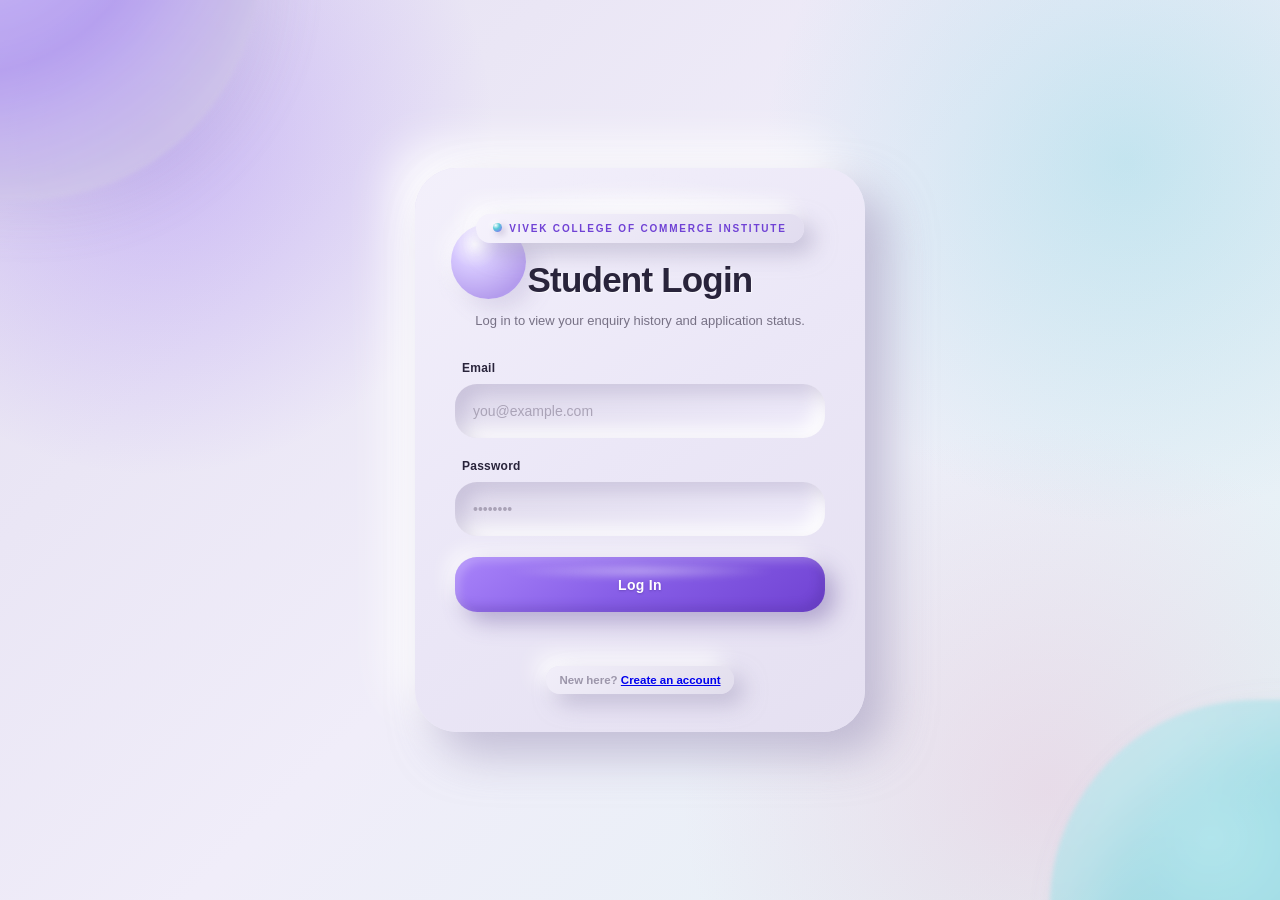
==== commit 7a719096: "updating content" ====
--- a/frontend/about.html
+++ b/frontend/about.html
@@ -3,7 +3,8 @@
 <head>
 <meta charset="UTF-8" />
 <meta name="viewport" content="width=device-width, initial-scale=1.0" />
-<title>About &amp; Courses — Vivek college of commerce Institute</title>
+<script src="assets/js/auth_guard.js"></script>
+<title>About &amp; Courses — Vivek college of commerce</title>
 <link rel="preconnect" href="https://fonts.googleapis.com">
 <link href="https://fonts.googleapis.com/css2?family=Source+Serif+4:wght@500;600;700&family=Work+Sans:wght@400;500;600;700&family=IBM+Plex+Mono:wght@500;600&display=swap" rel="stylesheet">
 <link rel="stylesheet" href="assets/css/home.css">
@@ -11,14 +12,16 @@
 </head>
 <body>
 <div class="navbar">
-  <div class="brand"><span class="dot">● </span> Vivek college of commerce Institute</div>
+  <div class="brand"><span class="dot">● </span> Vivek college of commerce</div>
   <nav>
     <a href="index.html">Home</a>
     <a href="about.html" class="active">Courses</a>
     <a href="chatbot.html">Chatbot</a>
+    <a href="history.html">History</a>
     <a href="contact.html">Contact</a>
+    <a href="profile.html">Profile</a>
   </nav>
-  <a class="cta-btn" href="login.html">Student Login</a>
+  <button class="cta-btn" type="button" onclick="logoutUser()">Logout</button>
 </div>
 
 <div class="about-hero">
@@ -35,10 +38,6 @@
 <div class="course-grid" id="courseGrid">
   <div class="loading-msg">Loading course catalog…</div>
 </div>
-
-<footer>
-  © 2026 Vivek college of commerce Institute of Technology · Admissions Office · admissions@college.edu.in
-</footer>
 
 <script>
 const API_BASE = window.location.port === "8000" ? "" : "http://localhost:8000";
--- a/frontend/assets/css/home.css
+++ b/frontend/assets/css/home.css
@@ -3,91 +3,104 @@
    Greenfield Institute — Modern Admission / Enquiry Landing Page
 
    Theme:
-   Aurora Purple • Electric Blue • Cyan • Pink
+   Claymorphism — Purple • Blue • Cyan • Pink accents on a
+   soft matte canvas. Depth comes from paired light/dark
+   shadows (--clay-*), not blur/glass or moving shine.
 
    Responsive:
    Mobile • Tablet • Laptop • Desktop • Large Screens
    ========================================================== */
 
 
-/* ==========================================================
-   ROOT VARIABLES
-   ========================================================== */
+/* ==============================================================
+   1. ROOT VARIABLES
+   ============================================================== */
 
 :root {
 
-  --purple-950: #16082f;
-  --purple-900: #211047;
-  --purple-800: #35146b;
-  --purple-700: #5b21b6;
-
-  --purple: #8b5cf6;
-  --purple-light: #a78bfa;
-  --purple-soft: #f3e8ff;
-
-  --blue: #3b82f6;
-  --blue-light: #60a5fa;
-  --blue-soft: #eff6ff;
-
-  --cyan: #06b6d4;
-  --cyan-light: #22d3ee;
-  --cyan-soft: #ecfeff;
-
-  --pink: #ec4899;
-  --pink-soft: #fdf2f8;
-
-  --background: #f7f5fc;
-  --surface: #ffffff;
-  --surface-soft: #faf9ff;
-
-  --text-primary: #211936;
-  --text-secondary: #6f687e;
+  --clay-purple-950: #16082f;
+  --clay-purple-900: #211047;
+  --clay-purple-800: #35146b;
+  --clay-purple-700: #5b21b6;
+  --clay-purple-dark: #4c1d95;
+
+  --clay-purple: #8b5cf6;
+  --clay-purple-light: #a78bfa;
+  --clay-purple-pale: #f3e8ff;
+
+  --clay-blue: #3b82f6;
+  --clay-blue-light: #60a5fa;
+  --clay-blue-soft: #eff6ff;
+
+  --clay-cyan: #06b6d4;
+  --clay-cyan-light: #22d3ee;
+  --clay-cyan-soft: #ecfeff;
+  --clay-teal: #0d9488;
+
+  --clay-pink: #ec4899;
+  --clay-pink-soft: #fdf2f8;
+
+  --bg: #ece7f7;
+  --surface: #f6f2fc;
+  --surface-soft: #faf8ff;
+  --paper-raised: linear-gradient(145deg, #fdfcff, #ece6f8);
+
+  --text: #26203a;
+  --text-muted: #6f687e;
   --text-light: #9b95aa;
+  --ink: var(--text);
 
   --border: #e5e0ee;
   --border-light: #f0edf5;
 
   --success: #059669;
 
-  --radius-sm: 8px;
-  --radius-md: 12px;
-  --radius-lg: 18px;
-  --radius-xl: 26px;
-
-  --serif:
-    "Source Serif 4",
-    Georgia,
-    serif;
-
-  --sans:
-    "Work Sans",
-    -apple-system,
-    BlinkMacSystemFont,
-    "Segoe UI",
-    sans-serif;
-
-  --mono:
-    "IBM Plex Mono",
-    "Courier New",
-    monospace;
-
-  --shadow-sm:
-    0 5px 18px rgba(49, 30, 85, 0.07);
-
-  --shadow-md:
-    0 15px 35px rgba(49, 30, 85, 0.11);
-
-  --shadow-lg:
-    0 25px 60px rgba(49, 30, 85, 0.14);
-
-  --shadow-xl:
-    0 35px 90px rgba(37, 19, 73, 0.18);
-}
-
-
-/* ==========================================================
-   RESET
-   ========================================================== */
+  --radius-sm: 14px;
+  --radius-md: 20px;
+  --radius-lg: 26px;
+  --radius-xl: 32px;
+  --radius: var(--radius-lg);
+  --radius-pill: 999px;
+  /* slightly uneven corners, like chatbot.css's chat window — hand-molded, not machined */
+  --radius-blob: 30px 34px 26px 32px;
+
+  --serif: "Baloo 2", "Quicksand", "Work Sans", sans-serif;
+  --sans: "Work Sans", -apple-system, BlinkMacSystemFont, "Segoe UI", sans-serif;
+  --mono: "IBM Plex Mono", "Courier New", monospace;
+
+  /* Claymorphism: soft puffy depth via a light + dark shadow pair */
+
+  --clay-raised-sm:
+    7px 7px 16px rgba(53, 30, 97, 0.14),
+    -6px -6px 14px rgba(255, 255, 255, 0.85);
+
+  --clay-raised-md:
+    13px 13px 28px rgba(53, 30, 97, 0.16),
+    -10px -10px 22px rgba(255, 255, 255, 0.85);
+
+  --clay-raised-lg:
+    20px 20px 45px rgba(53, 30, 97, 0.20),
+    -14px -14px 30px rgba(255, 255, 255, 0.90);
+
+  --clay-raised-hover:
+    24px 24px 50px rgba(53, 30, 97, 0.24),
+    -16px -16px 34px rgba(255, 255, 255, 0.95);
+
+  --clay-pressed:
+    inset 6px 6px 14px rgba(53, 30, 97, 0.16),
+    inset -6px -6px 14px rgba(255, 255, 255, 0.85);
+
+  /* legacy shadow names kept so every component using them updates too */
+  --shadow-sm: var(--clay-raised-sm);
+  --shadow-md: var(--clay-raised-md);
+  --shadow-lg: var(--clay-raised-lg);
+  --shadow-xl: var(--clay-raised-hover);
+}
+
+
+/* ==============================================================
+   2. RESET
+   ============================================================== */
 
 *,
 *::before,
@@ -95,55 +108,27 @@
   box-sizing: border-box;
 }
 
-
 html {
   scroll-behavior: smooth;
 }
 
-
 body {
   margin: 0;
-
   min-height: 100vh;
-
   overflow-x: hidden;
 
-  background:
-    radial-gradient(
-      circle at 5% 5%,
-      rgba(139, 92, 246, 0.12),
-      transparent 27%
-    ),
-
-    radial-gradient(
-      circle at 95% 25%,
-      rgba(6, 182, 212, 0.09),
-      transparent 28%
-    ),
-
-    radial-gradient(
-      circle at 70% 85%,
-      rgba(236, 72, 153, 0.07),
-      transparent 30%
-    ),
-
-    var(--background);
-
-  color:
-    var(--text-primary);
-
-  font-family:
-    var(--sans);
-
-  line-height:
-    1.55;
-}
-
+  /* flat matte canvas — the soft color comes from the two
+     blob shapes below, not a stack of glowing radial washes */
+  background: var(--bg);
+
+  color: var(--text);
+  font-family: var(--sans);
+  line-height: 1.55;
+}
 
 a {
   color: inherit;
 }
-
 
 button,
 a {
@@ -152,7 +137,8 @@
 
 
 /* ==========================================================
-   PAGE AURORA EFFECT
+   SOFT CLAY BACKDROP
+   (two quiet matte blobs, not a glowing aurora)
    ========================================================== */
 
 body::before {
@@ -166,28 +152,18 @@
   top: -180px;
   left: -160px;
 
-  border-radius: 50%;
-
-  background:
-    radial-gradient(
-      circle,
-      rgba(139, 92, 246, 0.16),
-      transparent 70%
-    );
-
-  filter:
-    blur(70px);
-
-  pointer-events:
-    none;
-
-  z-index:
-    -1;
-
-  animation:
-    auroraLeft 12s ease-in-out infinite alternate;
-}
-
+  border-radius: 42% 58% 60% 40% / 45% 40% 60% 55%;
+
+  background: var(--clay-purple-pale);
+
+  opacity: 0.6;
+  filter: blur(4px);
+
+  pointer-events: none;
+  z-index: -1;
+
+  animation: softFloat 14s ease-in-out infinite alternate;
+}
 
 body::after {
   content: "";
@@ -200,83 +176,56 @@
   right: -170px;
   bottom: -170px;
 
-  border-radius: 50%;
-
-  background:
-    radial-gradient(
-      circle,
-      rgba(6, 182, 212, 0.13),
-      transparent 70%
-    );
-
-  filter:
-    blur(75px);
-
-  pointer-events:
-    none;
-
-  z-index:
-    -1;
-
-  animation:
-    auroraRight 14s ease-in-out infinite alternate;
-}
-
-
-/* ==========================================================
-   NAVBAR
-   ========================================================== */
+  border-radius: 40% 60% 55% 45% / 55% 45% 60% 40%;
+
+  background: var(--clay-cyan-soft);
+
+  opacity: 0.6;
+  filter: blur(4px);
+
+  pointer-events: none;
+  z-index: -1;
+
+  animation: softFloatReverse 16s ease-in-out infinite alternate;
+}
+
+
+/* ==============================================================
+   3. NAVBAR
+   ============================================================== */
 
 .navbar {
   position: sticky;
-
-  top: 0;
-
-  z-index: 100;
+  top: 16px;
+  z-index: 1000;
 
   display: flex;
-
   align-items: center;
-
   justify-content: space-between;
-
-  gap: 30px;
+  gap: 28px;
 
   min-height: 74px;
 
-  padding:
-    14px
-    clamp(20px, 5vw, 70px);
+  margin: 16px clamp(16px, 4vw, 60px) 0;
+  padding: 14px clamp(20px, 4vw, 44px);
 
   color: #ffffff;
 
-  background:
-    linear-gradient(
-      135deg,
-      rgba(22, 8, 47, 0.97),
-      rgba(33, 16, 71, 0.95)
-    );
-
-  border-bottom:
-    1px solid
-    rgba(167, 139, 250, 0.16);
+  background: linear-gradient(150deg, var(--clay-purple-900) 0%, var(--clay-purple-800) 55%, var(--clay-purple-700) 100%);
+
+  border: none;
+  border-radius: var(--radius-xl);
 
   box-shadow:
-    0 10px 35px
-    rgba(31, 12, 62, 0.16);
-
-  backdrop-filter:
-    blur(18px);
-
-  -webkit-backdrop-filter:
-    blur(18px);
-
-  animation:
-    navEnter 0.7s ease both;
-}
-
-
-/* ---------- Animated Navbar Glow ---------- */
+    16px 16px 34px rgba(22, 8, 47, 0.30),
+    -10px -10px 24px rgba(255, 255, 255, 0.5);
+
+  backdrop-filter: none;
+  animation: navEnter 0.6s ease both;
+}
+
+
+/* ---------- Navbar accent (static, not an animated rainbow sweep) ---------- */
 
 .navbar::after {
   content: "";
@@ -285,1601 +234,893 @@
 
   left: 12%;
   right: 12%;
-
   bottom: -1px;
 
   height: 2px;
 
-  background:
-    linear-gradient(
-      90deg,
-      transparent,
-      var(--purple),
-      var(--cyan),
-      var(--pink),
-      transparent
-    );
-
-  background-size:
-    200% 100%;
-
-  animation:
-    gradientFlow 5s linear infinite;
-}
-
-
-/* ==========================================================
-   BRAND
-   ========================================================== */
+  border-radius: 4px;
+
+  background: linear-gradient(90deg, transparent, var(--clay-purple-light), var(--clay-cyan-light), transparent);
+}
+
+
+/* ==============================================================
+   4. BRAND
+   ============================================================== */
 
 .navbar .brand {
-  display: flex;
-
-  align-items: center;
-
-  gap: 9px;
-
-  color: #ffffff;
-
-  font-family:
-    var(--serif);
-
-  font-size:
-    clamp(19px, 2vw, 24px);
-
-  font-weight:
-    700;
-
-  letter-spacing:
-    0.2px;
-
-  text-decoration:
-    none;
-
-  white-space:
-    nowrap;
-}
-
+  margin-right: auto;
+
+    color: #ffffff;
+
+    font-family: var(--serif);
+    font-size: clamp(19px, 2vw, 24px);
+    font-weight: 700;
+    letter-spacing: 0.2px;
+
+    white-space: nowrap;
+}
 
 .navbar .brand .dot {
-  color:
-    var(--cyan-light);
-
-  font-size:
-    27px;
-
-  text-shadow:
-    0 0 15px
-    rgba(34, 211, 238, 0.7);
-
-  animation:
-    dotPulse 2.2s ease-in-out infinite;
-}
-
-
-/* ==========================================================
-   NAVIGATION
-   ========================================================== */
+  color: var(--clay-cyan-light);
+
+  font-size: 27px;
+
+  animation: dotPulse 2.2s ease-in-out infinite;
+}
+
+
+/* ==============================================================
+   5. NAVIGATION
+   ============================================================== */
 
 .navbar nav {
-  display:
-    flex;
-
-  align-items:
-    center;
-
-  gap:
-    clamp(15px, 2.5vw, 30px);
-
-  font-size:
-    14px;
-}
-
+    display: flex;
+    flex-wrap: wrap;
+    align-items: center;
+
+    gap: clamp(12px, 2vw, 26px);
+
+    font-size: 14px;
+}
 
 .navbar nav a {
-  position:
-    relative;
-
-  padding:
-    8px
-    2px;
-
-  color:
-    #d8d0e7;
-
-  text-decoration:
-    none;
+  position: relative;
+
+  padding: 8px 2px;
+
+  color: #d8d0e7;
+
+  text-decoration: none;
 
   transition:
     color 0.25s ease,
     transform 0.25s ease;
 }
 
-
 .navbar nav a::after {
-  content:
-    "";
-
-  position:
-    absolute;
-
-  left:
-    0;
-
-  right:
-    0;
-
-  bottom:
-    1px;
-
-  height:
-    2px;
-
-  border-radius:
-    20px;
-
-  background:
-    linear-gradient(
-      90deg,
-      var(--purple-light),
-      var(--cyan-light)
-    );
-
-  transform:
-    scaleX(0);
-
-  transform-origin:
-    right;
-
-  transition:
-    transform 0.3s ease;
-}
-
+  content: "";
+
+  position: absolute;
+
+  left: 0;
+  right: 0;
+  bottom: 1px;
+
+  height: 2px;
+
+  border-radius: 20px;
+
+  background: linear-gradient(90deg, var(--clay-purple-light), var(--clay-cyan-light));
+
+  transform: scaleX(0);
+  transform-origin: right;
+
+  transition: transform 0.3s ease;
+}
 
 .navbar nav a:hover,
 .navbar nav a.active {
-  color:
-    #ffffff;
-
-  transform:
-    translateY(-1px);
-}
-
+  color: #ffffff;
+  background: transparent;
+  transform: translateY(-1px);
+}
 
 .navbar nav a:hover::after,
 .navbar nav a.active::after {
-  transform:
-    scaleX(1);
-
-  transform-origin:
-    left;
+  transform: scaleX(1);
+  transform-origin: left;
 }
 
 
 /* ==========================================================
    NAVBAR CTA
+   (puffy raised clay pill — no shine sweep, presses in on click)
    ========================================================== */
 
 .navbar .cta-btn {
-  position:
-    relative;
-
-  display:
-    inline-flex;
-
-  align-items:
-    center;
-
-  justify-content:
-    center;
-
-  min-height:
-    41px;
-
-  padding:
-    9px
-    18px;
-
-  overflow:
-    hidden;
-
-  border:
-    1px solid
-    rgba(255,255,255,0.15);
-
-  border-radius:
-    10px;
-
-  background:
-    linear-gradient(
-      135deg,
-      var(--purple),
-      var(--blue)
-    );
-
-  color:
-    #ffffff;
-
-  font-size:
-    13px;
-
-  font-weight:
-    700;
-
-  text-decoration:
-    none;
+  display: inline-flex;
+  align-items: center;
+  justify-content: center;
+
+  min-height: 41px;
+
+  padding: 9px 18px;
+
+  border: none;
+  border-radius: var(--radius-md);
+
+  background: linear-gradient(145deg, var(--clay-purple-light), var(--clay-purple));
+
+  color: #ffffff;
+
+  font-size: 13px;
+  font-weight: 700;
+
+  text-decoration: none;
 
   box-shadow:
-    0 8px 22px
-    rgba(139, 92, 246, 0.25);
+    7px 7px 16px rgba(22, 8, 47, 0.35),
+    -5px -5px 12px rgba(255, 255, 255, 0.12);
 
   transition:
     transform 0.25s ease,
     box-shadow 0.25s ease;
 }
 
-
-.navbar .cta-btn::before {
-  content:
-    "";
-
-  position:
-    absolute;
-
-  top:
-    0;
-
-  left:
-    -100%;
-
-  width:
-    60%;
-
-  height:
-    100%;
-
-  background:
-    linear-gradient(
-      90deg,
-      transparent,
-      rgba(255,255,255,0.35),
-      transparent
-    );
-
-  transform:
-    skewX(-20deg);
-
-  transition:
-    left 0.6s ease;
-}
-
-
 .navbar .cta-btn:hover {
-  transform:
-    translateY(-3px);
+  transform: translateY(-3px);
 
   box-shadow:
-    0 14px 30px
-    rgba(139, 92, 246, 0.38);
-}
-
-
-.navbar .cta-btn:hover::before {
-  left:
-    140%;
-}
-
+    10px 11px 22px rgba(22, 8, 47, 0.4),
+    -6px -6px 14px rgba(255, 255, 255, 0.16);
+}
 
 .navbar .cta-btn:active {
-  transform:
-    translateY(0);
-}
-
-
-/* ==========================================================
-   HERO
-   ========================================================== */
+  transform: translateY(1px);
+
+  box-shadow:
+    inset 4px 4px 10px rgba(22, 8, 47, 0.4),
+    inset -3px -3px 8px rgba(255, 255, 255, 0.08);
+}
+
+
+/* ==============================================================
+   6. HERO
+   ============================================================== */
 
 .hero {
-  position:
-    relative;
-
-  display:
-    grid;
-
-  grid-template-columns:
-    minmax(0, 1.1fr)
-    minmax(320px, 0.9fr);
-
-  gap:
-    clamp(40px, 6vw, 85px);
-
-  align-items:
-    center;
-
-  max-width:
-    1320px;
-
-  min-height:
-    620px;
-
-  margin:
-    0 auto;
-
-  padding:
-    clamp(65px, 8vw, 110px)
-    clamp(20px, 5vw, 70px);
-}
-
-
-/* ---------- Hero Decorative Glow ---------- */
+  position: relative;
+
+  display: grid;
+  grid-template-columns: minmax(0, 1.1fr) minmax(320px, 0.9fr);
+
+  gap: clamp(40px, 6vw, 85px);
+  align-items: center;
+
+  max-width: 1320px;
+  min-height: 620px;
+
+  margin: 0 auto;
+  padding: clamp(65px, 8vw, 110px) clamp(20px, 5vw, 70px);
+}
+
+
+/* ---------- Hero clay blob (quiet bump of color, not a glow) ---------- */
 
 .hero::before {
-  content:
-    "";
-
-  position:
-    absolute;
-
-  width:
-    500px;
-
-  height:
-    500px;
-
-  left:
-    -250px;
-
-  top:
-    20px;
-
-  border-radius:
-    50%;
-
-  background:
-    radial-gradient(
-      circle,
-      rgba(139,92,246,0.12),
-      transparent 70%
-    );
-
-  filter:
-    blur(60px);
-
-  pointer-events:
-    none;
-
-  animation:
-    heroGlow 10s ease-in-out infinite alternate;
-}
-
-
-/* ==========================================================
-   HERO CONTENT
-   ========================================================== */
+  content: "";
+
+  position: absolute;
+
+  width: 460px;
+  height: 460px;
+
+  left: -230px;
+  top: 20px;
+
+  border-radius: 46% 54% 58% 42% / 50% 45% 55% 50%;
+
+  background: rgba(139, 92, 246, 0.10);
+
+  filter: blur(15px);
+
+  pointer-events: none;
+
+  animation: softFloat 12s ease-in-out infinite alternate;
+}
+
+
+/* ==============================================================
+   7. HERO CONTENT
+   ============================================================== */
 
 .hero > div:first-child {
-  position:
-    relative;
-
-  z-index:
-    2;
-
-  animation:
-    heroContent 0.85s 0.1s ease both;
-}
-
-
-/* ==========================================================
-   HERO EYEBROW
-   ========================================================== */
+  position: relative;
+  z-index: 2;
+
+  animation: heroContent 0.7s 0.1s ease both;
+}
+
+
+/* ==============================================================
+   8. HERO EYEBROW
+   ============================================================== */
 
 .hero .eyebrow {
-  display:
-    inline-flex;
-
-  align-items:
-    center;
-
-  gap:
-    8px;
-
-  margin-bottom:
-    18px;
-
-  padding:
-    7px
-    12px;
-
-  border:
-    1px solid
-    rgba(139,92,246,0.18);
-
-  border-radius:
-    50px;
-
-  background:
-    linear-gradient(
-      135deg,
-      rgba(139,92,246,0.08),
-      rgba(6,182,212,0.07)
-    );
-
-  color:
-    var(--purple-dark);
-
-  font-family:
-    var(--mono);
-
-  font-size:
-    10px;
-
-  font-weight:
-    700;
-
-  letter-spacing:
-    1.7px;
-
-  text-transform:
-    uppercase;
-}
-
+  display: inline-flex;
+  align-items: center;
+  gap: 8px;
+
+  margin-bottom: 18px;
+
+  padding: 7px 12px;
+
+  border: none;
+  border-radius: 50px;
+
+  background: linear-gradient(145deg, #f8f3ff, #ece3fb);
+
+  box-shadow: var(--clay-raised-sm);
+
+  color: var(--clay-purple-dark);
+
+  font-family: var(--mono);
+  font-size: 10px;
+  font-weight: 700;
+  letter-spacing: 1.7px;
+  text-transform: uppercase;
+}
 
 .hero .eyebrow::before {
-  content:
-    "";
-
-  width:
-    7px;
-
-  height:
-    7px;
-
-  flex-shrink:
-    0;
-
-  border-radius:
-    50%;
-
-  background:
-    linear-gradient(
-      135deg,
-      var(--purple),
-      var(--cyan)
-    );
-
-  box-shadow:
-    0 0 0 4px
-    rgba(139,92,246,0.09);
-
-  animation:
-    statusPulse 2s ease-in-out infinite;
-}
-
-
-/* ==========================================================
-   HERO HEADING
-   ========================================================== */
+  content: "";
+
+  width: 7px;
+  height: 7px;
+  flex-shrink: 0;
+
+  border-radius: 50%;
+
+  background: linear-gradient(135deg, var(--clay-purple), var(--clay-cyan));
+
+  box-shadow: 0 0 0 4px rgba(139, 92, 246, 0.09);
+
+  animation: statusBreathing 2s ease-in-out infinite;
+}
+
+
+/* ==============================================================
+   9. HERO HEADING
+   ============================================================== */
 
 .hero h1 {
-  max-width:
-    760px;
-
-  margin:
-    0
-    0
-    21px;
-
-  color:
-    var(--text-primary);
-
-  font-family:
-    var(--serif);
-
-  font-size:
-    clamp(40px, 5vw, 64px);
-
-  font-weight:
-    700;
-
-  line-height:
-    1.07;
-
-  letter-spacing:
-    -1.2px;
-}
-
+  max-width: 760px;
+
+  margin: 0 0 21px;
+
+  color: var(--text);
+
+  font-family: var(--serif);
+  font-size: clamp(40px, 5vw, 64px);
+  font-weight: 700;
+  line-height: 1.07;
+  letter-spacing: -1.2px;
+}
 
 .hero h1 span {
-  color:
-    var(--purple);
-
-  background:
-    linear-gradient(
-      90deg,
-      var(--purple),
-      var(--blue),
-      var(--cyan)
-    );
-
-  -webkit-background-clip:
-    text;
-
-  background-clip:
-    text;
-
-  -webkit-text-fill-color:
-    transparent;
-
-  background-size:
-    200% auto;
-
-  animation:
-    textGradient 5s linear infinite;
-}
-
-
-/* ==========================================================
-   HERO LEAD
-   ========================================================== */
+  /* one static two-tone clay accent instead of a looping
+     rainbow shine sweep across the text */
+  color: var(--clay-purple-dark);
+
+  background: linear-gradient(90deg, var(--clay-purple-dark), var(--clay-blue));
+
+  -webkit-background-clip: text;
+  background-clip: text;
+  -webkit-text-fill-color: transparent;
+}
+
+
+/* ==============================================================
+   10. HERO LEAD
+   ============================================================== */
 
 .hero p.lead {
-  max-width:
-    580px;
-
-  margin:
-    0
-    0
-    32px;
-
-  color:
-    var(--text-secondary);
-
-  font-size:
-    clamp(15px, 1.5vw, 17px);
-
-  line-height:
-    1.75;
-}
-
-
-/* ==========================================================
-   HERO ACTIONS
-   ========================================================== */
+  max-width: 580px;
+
+  margin: 0 0 32px;
+
+  color: var(--text-muted);
+
+  font-size: clamp(15px, 1.5vw, 17px);
+  line-height: 1.75;
+}
+
+
+/* ==============================================================
+   11. HERO ACTIONS
+   ============================================================== */
 
 .hero .actions {
-  display:
-    flex;
-
-  align-items:
-    center;
-
-  flex-wrap:
-    wrap;
-
-  gap:
-    13px;
+  display: flex;
+  align-items: center;
+  flex-wrap: wrap;
+
+  gap: 13px;
 }
 
 
 /* ==========================================================
    PRIMARY BUTTON
+   (puffy raised clay pill — lifts on hover, presses in on click)
    ========================================================== */
 
 .btn-primary {
-  position:
-    relative;
-
-  display:
-    inline-flex;
-
-  align-items:
-    center;
-
-  justify-content:
-    center;
-
-  min-height:
-    49px;
-
-  padding:
-    12px
-    25px;
-
-  overflow:
-    hidden;
-
-  border:
-    none;
-
-  border-radius:
-    var(--radius-md);
-
-  background:
-    linear-gradient(
-      135deg,
-      var(--purple-dark),
-      var(--purple),
-      var(--blue)
-    );
-
-  background-size:
-    200% 200%;
-
-  color:
-    #000000;
-
-  font-size:
-    14px;
-
-  font-weight:
-    700;
-
-  text-decoration:
-    none;
+  display: inline-flex;
+  align-items: center;
+  justify-content: center;
+
+  min-height: 49px;
+
+  padding: 12px 25px;
+
+  border: none;
+  border-radius: var(--radius-md);
+
+  background: linear-gradient(135deg, var(--clay-purple-dark), var(--clay-purple), var(--clay-blue));
+
+  color: #ffffff;
+
+  font-size: 14px;
+  font-weight: 700;
+
+  text-decoration: none;
 
   box-shadow:
-    0 10px 25px
-    rgba(124,58,237,0.24);
+    10px 10px 22px rgba(76, 29, 149, 0.28),
+    -7px -7px 16px rgba(255, 255, 255, 0.7);
 
   transition:
     transform 0.25s ease,
-    box-shadow 0.25s ease,
-    background-position 0.5s ease;
-}
-
-
-.btn-primary::before {
-  content:
-    "";
-
-  position:
-    absolute;
-
-  top:
-    0;
-
-  left:
-    -100%;
-
-  width:
-    60%;
-
-  height:
-    100%;
-
-  background:
-    linear-gradient(
-      90deg,
-      transparent,
-      rgba(255,255,255,0.35),
-      transparent
-    );
-
-  transform:
-    skewX(-20deg);
+    box-shadow 0.25s ease;
+}
+
+.btn-primary:hover {
+  transform: translateY(-5px);
+
+  box-shadow:
+    14px 14px 30px rgba(76, 29, 149, 0.34),
+    -9px -9px 20px rgba(255, 255, 255, 0.75);
+}
+
+.btn-primary:active {
+  transform: translateY(1px);
+
+  box-shadow: var(--clay-pressed);
+}
+
+
+/* ==============================================================
+   12. SECONDARY BUTTON
+   ============================================================== */
+
+.btn-secondary {
+  display: inline-flex;
+  align-items: center;
+  justify-content: center;
+
+  min-height: 49px;
+
+  padding: 12px 25px;
+
+  border: none;
+  border-radius: var(--radius-md);
+
+  background: linear-gradient(145deg, #ffffff, var(--surface-soft));
+
+  color: var(--clay-purple-dark);
+
+  font-size: 14px;
+  font-weight: 700;
+
+  text-decoration: none;
+
+  box-shadow: var(--shadow-sm);
 
   transition:
-    left 0.6s ease;
-}
-
-
-.btn-primary:hover {
-  transform:
-    translateY(-5px);
-
-  background-position:
-    100% 50%;
-
-  box-shadow:
-    0 16px 35px
-    rgba(124,58,237,0.34);
-}
-
-
-.btn-primary:hover::before {
-  left:
-    140%;
-}
-
-
-.btn-primary:active {
-  transform:
-    translateY(0);
-}
-
-
-/* ==========================================================
-   SECONDARY BUTTON
-   ========================================================== */
-
-.btn-secondary {
-  display:
-    inline-flex;
-
-  align-items:
-    center;
-
-  justify-content:
-    center;
-
-  min-height:
-    49px;
-
-  padding:
-    12px
-    25px;
-
-  border:
-    1px solid
-    var(--border);
-
-  border-radius:
-    var(--radius-md);
-
-  background:
-    rgba(255,255,255,0.8);
-
-  color:
-    var(--purple-dark);
-
-  font-size:
-    14px;
-
-  font-weight:
-    700;
-
-  text-decoration:
-    none;
-
-  box-shadow:
-    var(--shadow-sm);
-
-  transition:
-    border-color 0.25s ease,
     background 0.25s ease,
     transform 0.25s ease,
     box-shadow 0.25s ease;
 }
 
-
 .btn-secondary:hover {
-  border-color:
-    rgba(139,92,246,0.35);
-
-  background:
-    linear-gradient(
-      135deg,
-      #ffffff,
-      var(--purple-soft)
-    );
-
-  transform:
-    translateY(-5px);
-
-  box-shadow:
-    var(--shadow-md);
-}
-
-
-/* ==========================================================
-   CATALOG / ENQUIRY CARD
-   ========================================================== */
+  background: linear-gradient(145deg, #ffffff, var(--clay-purple-pale));
+
+  transform: translateY(-5px);
+
+  box-shadow: var(--shadow-md);
+}
+
+.btn-secondary:active {
+  transform: translateY(1px);
+
+  box-shadow: var(--clay-pressed);
+}
+
+
+/* ==============================================================
+   13. CATALOG / ENQUIRY CARD
+   ============================================================== */
 
 .catalog-card {
-  position:
-    relative;
-
-  overflow:
-    visible;
-
-  padding:
-    clamp(25px, 4vw, 34px);
-
-  border:
-    1px solid
-    rgba(255,255,255,0.75);
-
-  border-radius:
-    var(--radius-xl);
-
-  background:
-    linear-gradient(
-      145deg,
-      rgba(255,255,255,0.96),
-      rgba(249,247,255,0.92)
-    );
-
-  box-shadow:
-    var(--shadow-xl);
-
-  backdrop-filter:
-    blur(18px);
-
-  -webkit-backdrop-filter:
-    blur(18px);
-
-  animation:
-    cardFloat 0.9s 0.2s ease both;
+  position: relative;
+  overflow: visible;
+
+  padding: clamp(25px, 4vw, 34px);
+
+  border: none;
+  border-radius: var(--radius-blob);
+
+  background: var(--paper-raised);
+
+  box-shadow: var(--shadow-xl);
+
+  animation: cardFloat 0.75s 0.15s ease both;
 
   transition:
     transform 0.35s ease,
     box-shadow 0.35s ease;
 }
 
-
 .catalog-card:hover {
-  transform:
-    translateY(-7px);
-
-  box-shadow:
-    0 40px 100px
-    rgba(71,38,125,0.22);
-}
-
-
-/* ---------- Card Gradient Top ---------- */
+  transform: translateY(-7px);
+
+  box-shadow: var(--clay-raised-hover);
+}
+
+
+/* ---------- Card top accent (static, not a flowing rainbow) ---------- */
 
 .catalog-card::after {
-  content:
-    "";
-
-  position:
-    absolute;
-
-  top:
-    0;
-
-  left:
-    12%;
-
-  right:
-    12%;
-
-  height:
-    4px;
-
-  border-radius:
-    0
-    0
-    20px
-    20px;
-
-  background:
-    linear-gradient(
-      90deg,
-      var(--purple),
-      var(--blue),
-      var(--cyan),
-      var(--pink)
-    );
-
-  background-size:
-    200% 100%;
-
-  animation:
-    gradientFlow 5s linear infinite;
-}
-
-
-/* ---------- Card Label ---------- */
+  content: "";
+
+  position: absolute;
+
+  top: 0;
+  left: 12%;
+  right: 12%;
+
+  height: 4px;
+
+  border-radius: 0 0 20px 20px;
+
+  background: linear-gradient(90deg, var(--clay-purple), var(--clay-cyan));
+}
+
+
+/* ---------- Card label ---------- */
 
 .catalog-card::before {
-  content:
-    "ENQUIRY CARD";
-
-  position:
-    absolute;
-
-  top:
-    -13px;
-
-  left:
-    24px;
-
-  padding:
-    6px
-    12px;
-
-  border-radius:
-    7px;
-
-  background:
-    linear-gradient(
-      135deg,
-      var(--purple),
-      var(--blue)
-    );
-
-  color:
-    #ffffff;
-
-  font-family:
-    var(--mono);
-
-  font-size:
-    9px;
-
-  font-weight:
-    700;
-
-  letter-spacing:
-    1.5px;
-
-  box-shadow:
-    0 8px 20px
-    rgba(124,58,237,0.25);
-
-  animation:
-    badgeFloat 3s ease-in-out infinite;
-}
-
-
-/* ==========================================================
-   CATALOG CARD HEADER
-   ========================================================== */
+  content: "ENQUIRY CARD";
+
+  position: absolute;
+
+  top: -13px;
+  left: 24px;
+
+  padding: 6px 12px;
+
+  border-radius: 7px;
+
+  background: linear-gradient(135deg, var(--clay-purple), var(--clay-blue));
+
+  color: #ffffff;
+
+  font-family: var(--mono);
+  font-size: 9px;
+  font-weight: 700;
+  letter-spacing: 1.5px;
+
+  box-shadow: 0 8px 20px rgba(124, 58, 237, 0.25);
+
+  animation: badgeFloat 3s ease-in-out infinite;
+}
+
+
+/* ==============================================================
+   14. CATALOG CARD HEADER
+   ============================================================== */
 
 .catalog-card h2 {
-  margin:
-    5px
-    0
-    8px;
-
-  color:
-    var(--text-primary);
-
-  font-family:
-    var(--serif);
-
-  font-size:
-    26px;
-
-  line-height:
-    1.2;
-}
-
+  margin: 5px 0 8px;
+
+  color: var(--text);
+
+  font-family: var(--serif);
+  font-size: 26px;
+  line-height: 1.2;
+}
 
 .catalog-card > p {
-  margin:
-    0
-    0
-    22px;
-
-  color:
-    var(--text-secondary);
-
-  font-size:
-    13px;
-
-  line-height:
-    1.7;
+  margin: 0 0 22px;
+
+  color: var(--text-muted);
+
+  font-size: 13px;
+  line-height: 1.7;
 }
 
 
 /* ==========================================================
    CATALOG DATA
+   (pressed groove — the one place things sit IN the clay)
    ========================================================== */
 
 .catalog-card dl {
-  display:
-    grid;
-
-  grid-template-columns:
-    minmax(95px, auto)
-    1fr;
-
-  gap:
-    0;
-
-  margin:
-    0;
-
-  overflow:
-    hidden;
-
-  border:
-    1px solid
-    var(--border);
-
-  border-radius:
-    var(--radius-md);
-
-  background:
-    var(--surface-soft);
-}
-
+  display: grid;
+  grid-template-columns: minmax(95px, auto) 1fr;
+
+  margin: 0;
+
+  overflow: hidden;
+
+  border: none;
+  border-radius: var(--radius-md);
+
+  background: var(--surface-soft);
+
+  box-shadow: var(--clay-pressed);
+}
 
 .catalog-card dt,
 .catalog-card dd {
-  margin:
-    0;
-
-  padding:
-    13px
-    14px;
-
-  border-bottom:
-    1px solid
-    var(--border-light);
-
-  font-family:
-    var(--mono);
-
-  font-size:
-    11.5px;
-}
-
+  margin: 0;
+
+  padding: 13px 14px;
+
+  border-bottom: 1px solid var(--border-light);
+
+  font-family: var(--mono);
+  font-size: 11.5px;
+}
 
 .catalog-card dt {
-  color:
-    var(--text-secondary);
-
-  font-weight:
-    500;
-
-  background:
-    linear-gradient(
-      135deg,
-      rgba(139,92,246,0.05),
-      rgba(6,182,212,0.04)
-    );
-}
-
+  color: var(--text-muted);
+  font-weight: 500;
+
+  background: linear-gradient(135deg, rgba(139, 92, 246, 0.05), rgba(6, 182, 212, 0.04));
+}
 
 .catalog-card dd {
-  color:
-    var(--purple-dark);
-
-  font-weight:
-    700;
-
-  background:
-    rgba(255,255,255,0.9);
+  color: var(--clay-purple-dark);
+  font-weight: 700;
+
+  background: rgba(255, 255, 255, 0.9);
 
   transition:
     color 0.2s ease,
     background 0.2s ease;
 }
 
-
 .catalog-card dd:hover {
-  color:
-    var(--blue);
-
-  background:
-    var(--blue-soft);
-}
-
+  color: var(--clay-blue);
+
+  background: var(--clay-blue-soft);
+}
 
 .catalog-card dt:last-of-type,
 .catalog-card dd:last-of-type {
-  border-bottom:
-    none;
-}
-
-
-/* ==========================================================
-   CARD STATUS
-   ========================================================== */
+  border-bottom: none;
+}
+
+
+/* ==============================================================
+   15. CARD STATUS
+   ============================================================== */
 
 .catalog-status {
-  display:
-    flex;
-
-  align-items:
-    center;
-
-  gap:
-    9px;
-
-  margin-top:
-    20px;
-
-  padding:
-    11px
-    13px;
-
-  border:
-    1px solid
-    rgba(5,150,105,0.12);
-
-  border-radius:
-    var(--radius-md);
-
-  background:
-    linear-gradient(
-      135deg,
-      #ecfdf5,
-      #f0fdf4
-    );
-
-  color:
-    var(--success);
-
-  font-size:
-    12px;
-
-  font-weight:
-    700;
-}
-
+  display: flex;
+  align-items: center;
+
+  gap: 9px;
+
+  margin-top: 20px;
+
+  padding: 11px 13px;
+
+  border: none;
+  border-radius: var(--radius-md);
+
+  background: linear-gradient(145deg, #f2fbf6, #e2f6ea);
+
+  box-shadow: var(--clay-raised-sm);
+
+  color: var(--success);
+
+  font-size: 12px;
+  font-weight: 700;
+}
 
 .catalog-status::before {
-  content:
-    "";
-
-  width:
-    8px;
-
-  height:
-    8px;
-
-  flex-shrink:
-    0;
-
-  border-radius:
-    50%;
-
-  background:
-    #10b981;
-
-  box-shadow:
-    0 0 0 4px
-    rgba(16,185,129,0.12);
-
-  animation:
-    statusPulse 2s ease-in-out infinite;
-}
-
-
-/* ==========================================================
-   FEATURES SECTION
-   ========================================================== */
+  content: "";
+
+  width: 8px;
+  height: 8px;
+  flex-shrink: 0;
+
+  border-radius: 50%;
+
+  background: #10b981;
+
+  box-shadow: 0 0 0 4px rgba(16, 185, 129, 0.12);
+
+  animation: statusBreathing 2s ease-in-out infinite;
+}
+
+
+/* ==============================================================
+   16. FEATURES SECTION
+   ============================================================== */
 
 .features {
-  position:
-    relative;
-
-  display:
-    grid;
-
-  grid-template-columns:
-    repeat(4, minmax(0, 1fr));
-
-  gap:
-    20px;
-
-  max-width:
-    1320px;
-
-  margin:
-    10px
-    auto
-    100px;
-
-  padding:
-    0
-    clamp(20px, 5vw, 70px);
-}
-
-
-/* ==========================================================
-   FEATURE CARD
-   ========================================================== */
+  display: grid;
+  grid-template-columns: repeat(4, minmax(0, 1fr));
+
+  gap: 20px;
+
+  max-width: 1320px;
+
+  margin: 10px auto 100px;
+
+  padding: 0 clamp(20px, 5vw, 70px);
+}
+
+
+/* ==============================================================
+   17. FEATURE CARD
+   ============================================================== */
 
 .feature-card {
-  position:
-    relative;
-
-  overflow:
-    hidden;
-
-  padding:
-    27px;
-
-  border:
-    1px solid
-    var(--border);
-
-  border-radius:
-    var(--radius-lg);
-
-  background:
-    rgba(255,255,255,0.9);
-
-  box-shadow:
-    var(--shadow-sm);
-
-  transition:
-    transform 0.3s ease,
-    box-shadow 0.3s ease,
-    border-color 0.3s ease;
-}
-
-
-.feature-card::before {
-  content:
-    "";
-
-  position:
-    absolute;
-
-  top:
-    0;
-
-  left:
-    0;
-
-  width:
-    100%;
-
-  height:
-    3px;
-
-  background:
-    linear-gradient(
-      90deg,
-      var(--purple),
-      var(--cyan)
-    );
-
-  transform:
-    scaleX(0);
-
-  transform-origin:
-    left;
-
-  transition:
-    transform 0.35s ease;
-}
-
-
-.feature-card:hover {
-  transform:
-    translateY(-8px);
-
-  border-color:
-    rgba(139,92,246,0.22);
-
-  box-shadow:
-    var(--shadow-md);
-}
-
-
-.feature-card:hover::before {
-  transform:
-    scaleX(1);
-}
-
-
-/* ==========================================================
-   FEATURE ICON
-   ========================================================== */
-
-.feature-card .icon {
-  display:
-    flex;
-
-  align-items:
-    center;
-
-  justify-content:
-    center;
-
-  width:
-    48px;
-
-  height:
-    48px;
-
-  margin-bottom:
-    18px;
-
-  border:
-    1px solid
-    rgba(139,92,246,0.12);
-
-  border-radius:
-    var(--radius-md);
-
-  background:
-    linear-gradient(
-      135deg,
-      var(--purple-soft),
-      var(--cyan-soft)
-    );
-
-  color:
-    var(--purple);
-
-  font-size:
-    19px;
-
-  box-shadow:
-    0 8px 20px
-    rgba(139,92,246,0.08);
+  position: relative;
+  overflow: hidden;
+
+  padding: 27px;
+
+  border: none;
+  border-radius: var(--radius-lg);
+
+  background: linear-gradient(145deg, #ffffff, var(--surface));
+
+  box-shadow: var(--shadow-sm);
 
   transition:
     transform 0.3s ease,
     box-shadow 0.3s ease;
 }
 
+.feature-card::before {
+  content: "";
+
+  position: absolute;
+
+  top: 0;
+  left: 0;
+
+  width: 100%;
+  height: 3px;
+
+  background: linear-gradient(90deg, var(--clay-purple), var(--clay-cyan));
+
+  transform: scaleX(0);
+  transform-origin: left;
+
+  transition: transform 0.35s ease;
+}
+
+.feature-card:hover {
+  transform: translateY(-8px);
+
+  box-shadow: var(--shadow-md);
+}
+
+.feature-card:hover::before {
+  transform: scaleX(1);
+}
+
+
+/* ==============================================================
+   18. FEATURE ICON
+   ============================================================== */
+
+.feature-card .icon {
+  display: flex;
+  align-items: center;
+  justify-content: center;
+
+  width: 48px;
+  height: 48px;
+
+  margin-bottom: 18px;
+
+  border: none;
+  border-radius: var(--radius-md);
+
+  background: linear-gradient(145deg, var(--clay-purple-pale), var(--clay-cyan-soft));
+
+  color: var(--clay-purple);
+
+  font-size: 19px;
+
+  box-shadow:
+    6px 6px 14px rgba(139, 92, 246, 0.18),
+    -5px -5px 12px rgba(255, 255, 255, 0.7);
+
+  transition:
+    transform 0.3s ease,
+    box-shadow 0.3s ease;
+}
 
 .feature-card:hover .icon {
-  transform:
-    scale(1.1)
-    rotate(-4deg);
+  transform: scale(1.1) rotate(-4deg);
 
   box-shadow:
-    0 12px 25px
-    rgba(139,92,246,0.15);
-}
-
-
-/* ==========================================================
-   FEATURE TITLE
-   ========================================================== */
+    8px 8px 18px rgba(139, 92, 246, 0.24),
+    -6px -6px 14px rgba(255, 255, 255, 0.8);
+}
+
+
+/* ==============================================================
+   19. FEATURE TITLE / DESCRIPTION
+   ============================================================== */
 
 .feature-card h3 {
-  margin:
-    0
-    0
-    9px;
-
-  color:
-    var(--text-primary);
-
-  font-family:
-    var(--serif);
-
-  font-size:
-    19px;
-
-  line-height:
-    1.3;
-}
-
-
-/* ==========================================================
-   FEATURE DESCRIPTION
-   ========================================================== */
+  margin: 0 0 9px;
+
+  color: var(--text);
+
+  font-family: var(--serif);
+  font-size: 19px;
+  line-height: 1.3;
+}
 
 .feature-card p {
-  margin:
-    0;
-
-  color:
-    var(--text-secondary);
-
-  font-size:
-    13.5px;
-
-  line-height:
-    1.7;
-}
-
-
-/* ==========================================================
-   SECTION HEADING
-   ========================================================== */
+  margin: 0;
+
+  color: var(--text-muted);
+
+  font-size: 13.5px;
+  line-height: 1.7;
+}
+
+
+/* ==============================================================
+   20. SECTION HEADING
+   ============================================================== */
 
 .section-heading {
-  max-width:
-    1280px;
-
-  margin:
-    0
-    auto
-    32px;
-
-  padding:
-    0
-    clamp(20px, 5vw, 70px);
-
-  text-align:
-    center;
-}
-
+  max-width: 1280px;
+
+  margin: 0 auto 32px;
+
+  padding: 0 clamp(20px, 5vw, 70px);
+
+  text-align: center;
+}
 
 .section-heading .eyebrow {
-  color:
-    var(--purple);
-
-  font-family:
-    var(--mono);
-
-  font-size:
-    10px;
-
-  font-weight:
-    700;
-
-  letter-spacing:
-    2px;
-
-  text-transform:
-    uppercase;
-}
-
+  color: var(--clay-purple);
+
+  font-family: var(--mono);
+  font-size: 10px;
+  font-weight: 700;
+  letter-spacing: 2px;
+  text-transform: uppercase;
+}
 
 .section-heading h2 {
-  margin:
-    8px
-    0;
-
-  color:
-    var(--text-primary);
-
-  font-family:
-    var(--serif);
-
-  font-size:
-    clamp(27px, 4vw, 38px);
-
-  line-height:
-    1.2;
-}
-
+  margin: 8px 0;
+
+  color: var(--text);
+
+  font-family: var(--serif);
+  font-size: clamp(27px, 4vw, 38px);
+  line-height: 1.2;
+}
 
 .section-heading p {
-  max-width:
-    620px;
-
-  margin:
-    0
-    auto;
-
-  color:
-    var(--text-secondary);
-
-  font-size:
-    14px;
-
-  line-height:
-    1.7;
-}
-
-
-/* ==========================================================
-   FOOTER
-   ========================================================== */
+  max-width: 620px;
+
+  margin: 0 auto;
+
+  color: var(--text-muted);
+
+  font-size: 14px;
+  line-height: 1.7;
+}
+
+
+/* ==============================================================
+   21. FOOTER
+   ============================================================== */
 
 footer {
-  position:
-    relative;
-
-  overflow:
-    hidden;
-
-  padding:
-    44px
-    clamp(20px, 5vw, 70px);
-
-  background:
-    linear-gradient(
-      135deg,
-      var(--purple-950),
-      var(--purple-900)
-    );
-
-  color:
-    #bfb8d0;
-
-  font-size:
-    13px;
-
-  text-align:
-    center;
-}
-
-
-/* ---------- Footer Glow ---------- */
+  position: relative;
+  overflow: hidden;
+
+  padding: 44px clamp(20px, 5vw, 70px);
+
+  background: linear-gradient(135deg, var(--clay-purple-950), var(--clay-purple-900));
+
+  color: #bfb8d0;
+
+  font-size: 13px;
+  text-align: center;
+}
+
+
+/* ---------- Footer accent (static) ---------- */
 
 footer::before {
-  content:
-    "";
-
-  position:
-    absolute;
-
-  top:
-    0;
-
-  left:
-    15%;
-
-  right:
-    15%;
-
-  height:
-    2px;
-
-  background:
-    linear-gradient(
-      90deg,
-      transparent,
-      var(--purple-light),
-      var(--cyan-light),
-      var(--pink),
-      transparent
-    );
-
-  background-size:
-    200% 100%;
-
-  animation:
-    gradientFlow 5s linear infinite;
-}
-
+  content: "";
+
+  position: absolute;
+
+  top: 0;
+  left: 15%;
+  right: 15%;
+
+  height: 2px;
+
+  background: linear-gradient(90deg, transparent, var(--clay-purple-light), var(--clay-cyan-light), transparent);
+}
+
+
+/* ---------- Footer clay blob ---------- */
 
 footer::after {
-  content:
-    "";
-
-  position:
-    absolute;
-
-  width:
-    250px;
-
-  height:
-    250px;
-
-  right:
-    -100px;
-
-  bottom:
-    -150px;
-
-  border-radius:
-    50%;
-
-  background:
-    rgba(6,182,212,0.12);
-
-  filter:
-    blur(50px);
-}
-
+  content: "";
+
+  position: absolute;
+
+  width: 240px;
+  height: 240px;
+
+  right: -100px;
+  bottom: -140px;
+
+  border-radius: 45% 55% 60% 40% / 50% 45% 55% 50%;
+
+  background: rgba(6, 182, 212, 0.10);
+
+  filter: blur(10px);
+}
 
 footer p {
-  margin:
-    0;
-}
-
+  margin: 0;
+}
 
 footer a {
-  color:
-    var(--cyan-light);
-
-  text-decoration:
-    none;
-
-  transition:
-    color 0.2s ease;
-}
-
+  color: var(--clay-cyan-light);
+
+  text-decoration: none;
+
+  transition: color 0.2s ease;
+}
 
 footer a:hover {
-  color:
-    #ffffff;
-}
-
-
-/* ==========================================================
-   LAPTOP / DESKTOP
-   ========================================================== */
+  color: #ffffff;
+}
+
+
+/* ==============================================================
+   22. LAPTOP / DESKTOP
+   ============================================================== */
 
 @media (min-width: 1024px) {
 
   .navbar {
-    padding-left:
-      clamp(30px, 4vw, 70px);
-
-    padding-right:
-      clamp(30px, 4vw, 70px);
-  }
-
+    padding-left: clamp(30px, 4vw, 70px);
+    padding-right: clamp(30px, 4vw, 70px);
+  }
 }
 
 
@@ -1891,379 +1132,249 @@
 @media (min-width: 768px) and (max-width: 1023px) {
 
   .navbar {
-    min-height:
-      68px;
-
-    padding:
-      13px
-      24px;
-
-    gap:
-      18px;
-  }
-
+    min-height: 68px;
+
+    padding: 13px 24px;
+
+    gap: 18px;
+  }
 
   .navbar nav {
-    gap:
-      17px;
-  }
-
+    gap: 17px;
+  }
 
   .navbar .cta-btn {
-    padding:
-      8px
-      14px;
-  }
-
+    padding: 8px 14px;
+  }
 
   .hero {
-    grid-template-columns:
-      1fr;
-
-    min-height:
-      auto;
-
-    gap:
-      50px;
-
-    padding:
-      70px
-      24px
-      80px;
-  }
-
+    grid-template-columns: 1fr;
+
+    min-height: auto;
+
+    gap: 50px;
+
+    padding: 70px 24px 80px;
+  }
 
   .hero > div:first-child {
-    max-width:
-      760px;
-  }
-
+    max-width: 760px;
+  }
 
   .catalog-card {
-    width:
-      100%;
-
-    max-width:
-      610px;
-
-    margin:
-      0
-      auto;
-  }
-
+    width: 100%;
+    max-width: 610px;
+
+    margin: 0 auto;
+  }
 
   .features {
-    grid-template-columns:
-      repeat(2, minmax(0, 1fr));
-
-    margin-bottom:
-      80px;
-
-    padding:
-      0
-      24px;
-  }
-
-}
-
-
-/* ==========================================================
-   MOBILE
-   ========================================================== */
+    grid-template-columns: repeat(2, minmax(0, 1fr));
+
+    margin-bottom: 80px;
+
+    padding: 0 24px;
+  }
+}
+
+
+/* ==============================================================
+   23. MOBILE
+   ============================================================== */
 
 @media (max-width: 767px) {
 
   .navbar {
-    position:
-      relative;
-
-    display:
-      grid;
-
-    grid-template-columns:
-      1fr
-      auto;
-
-    padding:
-      14px
-      18px;
-
-    gap:
-      12px;
-  }
-
+    position: relative;
+
+    display: grid;
+    grid-template-columns: 1fr auto;
+
+    padding: 14px 18px;
+
+    gap: 12px;
+  }
 
   .navbar .brand {
-    font-size:
-      20px;
-  }
-
+    font-size: 20px;
+  }
 
   .navbar nav {
-    grid-column:
-      1 / -1;
-
-    display:
-      flex;
-
-    justify-content:
-      center;
-
-    flex-wrap:
-      wrap;
-
-    gap:
-      5px
-      15px;
-
-    width:
-      100%;
-
-    padding-top:
-      5px;
-  }
-
+    grid-column: 1 / -1;
+
+    display: flex;
+    justify-content: center;
+    flex-wrap: wrap;
+
+    gap: 5px 15px;
+
+    width: 100%;
+
+    padding-top: 5px;
+  }
 
   .navbar nav a {
-    font-size:
-      12.5px;
-
-    padding:
-      6px
-      1px;
-  }
-
+    font-size: 12.5px;
+
+    padding: 6px 1px;
+  }
 
   .navbar .cta-btn {
-    min-height:
-      37px;
-
-    padding:
-      7px
-      12px;
-
-    font-size:
-      11.5px;
+    min-height: 37px;
+
+    padding: 7px 12px;
+
+    font-size: 11.5px;
   }
 
 
   /* ---------- Hero ---------- */
 
   .hero {
-    grid-template-columns:
-      1fr;
-
-    gap:
-      43px;
-
-    min-height:
-      auto;
-
-    padding:
-      55px
-      18px
-      65px;
-  }
-
+    grid-template-columns: 1fr;
+
+    gap: 43px;
+
+    min-height: auto;
+
+    padding: 55px 18px 65px;
+  }
 
   .hero .eyebrow {
-    margin-bottom:
-      16px;
-
-    padding:
-      5px
-      9px;
-
-    font-size:
-      8.5px;
-
-    letter-spacing:
-      1.3px;
-  }
-
+    margin-bottom: 16px;
+
+    padding: 5px 9px;
+
+    font-size: 8.5px;
+
+    letter-spacing: 1.3px;
+  }
 
   .hero h1 {
-    font-size:
-      clamp(34px, 10vw, 46px);
-
-    line-height:
-      1.1;
-
-    letter-spacing:
-      -0.6px;
-
-    margin-bottom:
-      17px;
-  }
-
+    font-size: clamp(34px, 10vw, 46px);
+
+    line-height: 1.1;
+
+    letter-spacing: -0.6px;
+
+    margin-bottom: 17px;
+  }
 
   .hero p.lead {
-    font-size:
-      14px;
-
-    line-height:
-      1.7;
-
-    margin-bottom:
-      26px;
+    font-size: 14px;
+
+    line-height: 1.7;
+
+    margin-bottom: 26px;
   }
 
 
   /* ---------- Buttons ---------- */
 
   .hero .actions {
-    width:
-      100%;
-
-    flex-direction:
-      column;
-
-    align-items:
-      stretch;
-  }
-
+    width: 100%;
+
+    flex-direction: column;
+    align-items: stretch;
+  }
 
   .btn-primary,
   .btn-secondary {
-    width:
-      100%;
-
-    min-height:
-      49px;
+    width: 100%;
+
+    min-height: 49px;
   }
 
 
   /* ---------- Catalog ---------- */
 
   .catalog-card {
-    padding:
-      26px
-      20px;
-
-    border-radius:
-      20px;
-  }
-
+    padding: 26px 20px;
+
+    border-radius: 20px;
+  }
 
   .catalog-card::before {
-    left:
-      18px;
-
-    font-size:
-      8.5px;
-
-    padding:
-      5px
-      9px;
-  }
-
+    left: 18px;
+
+    font-size: 8.5px;
+
+    padding: 5px 9px;
+  }
 
   .catalog-card h2 {
-    font-size:
-      23px;
-  }
-
+    font-size: 23px;
+  }
 
   .catalog-card dl {
-    grid-template-columns:
-      1fr;
-  }
-
+    grid-template-columns: 1fr;
+  }
 
   .catalog-card dt,
   .catalog-card dd {
-    padding:
-      9px
-      12px;
-
-    font-size:
-      10.5px;
-  }
-
+    padding: 9px 12px;
+
+    font-size: 10.5px;
+  }
 
   .catalog-card dt {
-    padding-bottom:
-      4px;
-
-    border-bottom:
-      none;
-  }
-
+    padding-bottom: 4px;
+
+    border-bottom: none;
+  }
 
   .catalog-card dd {
-    padding-top:
-      4px;
+    padding-top: 4px;
   }
 
 
   /* ---------- Features ---------- */
 
   .features {
-    grid-template-columns:
-      1fr;
-
-    gap:
-      14px;
-
-    margin-bottom:
-      65px;
-
-    padding:
-      0
-      18px;
-  }
-
+    grid-template-columns: 1fr;
+
+    gap: 14px;
+
+    margin-bottom: 65px;
+
+    padding: 0 18px;
+  }
 
   .feature-card {
-    padding:
-      23px;
-  }
-
+    padding: 23px;
+  }
 
   .feature-card h3 {
-    font-size:
-      18px;
-  }
-
+    font-size: 18px;
+  }
 
   .feature-card p {
-    font-size:
-      13px;
+    font-size: 13px;
   }
 
 
   /* ---------- Section ---------- */
 
   .section-heading {
-    padding:
-      0
-      18px;
-  }
-
+    padding: 0 18px;
+  }
 
   .section-heading h2 {
-    font-size:
-      27px;
-  }
-
+    font-size: 27px;
+  }
 
   .section-heading p {
-    font-size:
-      13px;
+    font-size: 13px;
   }
 
 
   /* ---------- Footer ---------- */
 
   footer {
-    padding:
-      34px
-      18px;
-
-    font-size:
-      12px;
-  }
-
+    padding: 34px 18px;
+
+    font-size: 12px;
+  }
 }
 
 
@@ -2275,76 +1386,48 @@
 @media (max-width: 380px) {
 
   .navbar {
-    padding:
-      12px
-      14px;
-  }
-
+    padding: 12px 14px;
+  }
 
   .navbar .brand {
-    font-size:
-      18px;
-  }
-
+    font-size: 18px;
+  }
 
   .navbar .cta-btn {
-    min-height:
-      35px;
-
-    padding:
-      6px
-      10px;
-
-    font-size:
-      10.5px;
-  }
-
+    min-height: 35px;
+
+    padding: 6px 10px;
+
+    font-size: 10.5px;
+  }
 
   .navbar nav {
-    gap:
-      4px
-      11px;
-  }
-
+    gap: 4px 11px;
+  }
 
   .navbar nav a {
-    font-size:
-      11.5px;
-  }
-
+    font-size: 11.5px;
+  }
 
   .hero {
-    padding:
-      45px
-      14px
-      55px;
-  }
-
+    padding: 45px 14px 55px;
+  }
 
   .hero h1 {
-    font-size:
-      31px;
-  }
-
+    font-size: 31px;
+  }
 
   .hero p.lead {
-    font-size:
-      13px;
-  }
-
+    font-size: 13px;
+  }
 
   .catalog-card {
-    padding:
-      24px
-      16px;
-  }
-
+    padding: 24px 16px;
+  }
 
   .feature-card {
-    padding:
-      20px;
-  }
-
+    padding: 20px;
+  }
 }
 
 
@@ -2356,438 +1439,180 @@
 @media (max-width: 340px) {
 
   .navbar .brand {
-    font-size:
-      16px;
-  }
-
+    font-size: 16px;
+  }
 
   .navbar .cta-btn {
-    padding:
-      5px
-      8px;
-
-    font-size:
-      9.5px;
-  }
-
+    padding: 5px 8px;
+
+    font-size: 9.5px;
+  }
 
   .navbar nav {
-    gap:
-      3px
-      8px;
-  }
-
+    gap: 3px 8px;
+  }
 
   .navbar nav a {
-    font-size:
-      10.5px;
-  }
-
+    font-size: 10.5px;
+  }
 
   .hero h1 {
-    font-size:
-      28px;
-  }
-
+    font-size: 28px;
+  }
 
   .catalog-card h2 {
-    font-size:
-      21px;
-  }
-
-}
-
-
-/* ==========================================================
-   LANDSCAPE MOBILE
-   ========================================================== */
+    font-size: 21px;
+  }
+}
+
+
+/* ==============================================================
+   24. LANDSCAPE MOBILE
+   ============================================================== */
 
 @media (max-height: 600px) and (orientation: landscape) {
 
   .navbar {
-    position:
-      relative;
-  }
-
+    position: relative;
+  }
 
   .hero {
-    min-height:
-      auto;
-
-    grid-template-columns:
-      1fr
-      1fr;
-
-    align-items:
-      center;
-
-    padding:
-      45px
-      24px;
-
-    gap:
-      30px;
-  }
-
+    min-height: auto;
+
+    grid-template-columns: 1fr 1fr;
+
+    align-items: center;
+
+    padding: 45px 24px;
+
+    gap: 30px;
+  }
 
   .hero h1 {
-    font-size:
-      36px;
-  }
-
+    font-size: 36px;
+  }
 
   .hero p.lead {
-    margin-bottom:
-      18px;
-  }
-
+    margin-bottom: 18px;
+  }
 
   .hero .actions {
-    flex-direction:
-      row;
-  }
-
+    flex-direction: row;
+  }
 
   .btn-primary,
   .btn-secondary {
-    width:
-      auto;
-  }
-
+    width: auto;
+  }
 
   .features {
-    grid-template-columns:
-      repeat(2, 1fr);
-  }
-
-}
-
-
-/* ==========================================================
-   TOUCH DEVICES
-   ========================================================== */
+    grid-template-columns: repeat(2, 1fr);
+  }
+}
+
+
+/* ==============================================================
+   25. TOUCH DEVICES
+   ============================================================== */
 
 @media (hover: none) and (pointer: coarse) {
 
   .navbar nav a:hover::after {
-    transform:
-      scaleX(0);
-  }
-
+    transform: scaleX(0);
+  }
 
   .btn-primary:hover,
   .btn-secondary:hover,
   .navbar .cta-btn:hover,
   .feature-card:hover,
   .catalog-card:hover {
-    transform:
-      none;
-  }
-
+    transform: none;
+  }
 
   .feature-card:hover {
-    box-shadow:
-      var(--shadow-sm);
-
-    border-color:
-      var(--border);
-  }
-
-}
-
-
-/* ==========================================================
-   ACCESSIBILITY
-   ========================================================== */
+    box-shadow: var(--shadow-sm);
+  }
+}
+
+
+/* ==============================================================
+   26. ACCESSIBILITY
+   ============================================================== */
 
 button:focus-visible,
 a:focus-visible {
-  outline:
-    3px solid
-    rgba(139,92,246,0.30);
-
-  outline-offset:
-    3px;
-}
-
-
-/* ==========================================================
-   REDUCED MOTION
-   ========================================================== */
+  outline: 3px solid rgba(139, 92, 246, 0.30);
+
+  outline-offset: 3px;
+}
+
+
+/* ==============================================================
+   27. REDUCED MOTION
+   ============================================================== */
 
 @media (prefers-reduced-motion: reduce) {
 
   html {
-    scroll-behavior:
-      auto;
-  }
-
+    scroll-behavior: auto;
+  }
 
   *,
   *::before,
   *::after {
-    animation-duration:
-      0.01ms !important;
-
-    animation-iteration-count:
-      1 !important;
-
-    transition-duration:
-      0.01ms !important;
-  }
-
-}
-
-
-/* ==========================================================
-   ANIMATIONS
-   ========================================================== */
-
-
-/* ---------- Navbar ---------- */
+    animation-duration: 0.01ms !important;
+    animation-iteration-count: 1 !important;
+    transition-duration: 0.01ms !important;
+  }
+}
+
+
+/* ==============================================================
+   28. ANIMATIONS
+   ============================================================== */
 
 @keyframes navEnter {
-
-  from {
-    opacity:
-      0;
-
-    transform:
-      translateY(-15px);
-  }
-
-  to {
-    opacity:
-      1;
-
-    transform:
-      translateY(0);
-  }
-
-}
-
-
-/* ---------- Hero ---------- */
+  from { opacity: 0; transform: translateY(-15px); }
+  to   { opacity: 1; transform: translateY(0); }
+}
 
 @keyframes heroContent {
-
-  from {
-    opacity:
-      0;
-
-    transform:
-      translateY(25px);
-  }
-
-  to {
-    opacity:
-      1;
-
-    transform:
-      translateY(0);
-  }
-
-}
-
-
-/* ---------- Catalog ---------- */
+  from { opacity: 0; transform: translateY(20px); }
+  to   { opacity: 1; transform: translateY(0); }
+}
 
 @keyframes cardFloat {
-
-  from {
-    opacity:
-      0;
-
-    transform:
-      translateY(30px)
-      scale(0.97);
-  }
-
-  to {
-    opacity:
-      1;
-
-    transform:
-      translateY(0)
-      scale(1);
-  }
-
-}
-
-
-/* ---------- Aurora Left ---------- */
-
-@keyframes auroraLeft {
-
-  0% {
-    transform:
-      translate(0, 0)
-      scale(1);
-  }
-
-  50% {
-    transform:
-      translate(100px, 80px)
-      scale(1.15);
-  }
-
-  100% {
-    transform:
-      translate(30px, 150px)
-      scale(0.95);
-  }
-
-}
-
-
-/* ---------- Aurora Right ---------- */
-
-@keyframes auroraRight {
-
-  0% {
-    transform:
-      translate(0, 0)
-      scale(1);
-  }
-
-  50% {
-    transform:
-      translate(-100px, -70px)
-      scale(1.18);
-  }
-
-  100% {
-    transform:
-      translate(-40px, -140px)
-      scale(0.92);
-  }
-
-}
-
-
-/* ---------- Hero Glow ---------- */
-
-@keyframes heroGlow {
-
-  0% {
-    transform:
-      translate(0, 0)
-      scale(1);
-  }
-
-  100% {
-    transform:
-      translate(100px, 80px)
-      scale(1.15);
-  }
-
-}
-
-
-/* ---------- Gradient ---------- */
-
-@keyframes gradientFlow {
-
-  0% {
-    background-position:
-      0% 50%;
-  }
-
-  50% {
-    background-position:
-      100% 50%;
-  }
-
-  100% {
-    background-position:
-      0% 50%;
-  }
-
-}
-
-
-/* ---------- Heading Gradient ---------- */
-
-@keyframes textGradient {
-
-  0% {
-    background-position:
-      0% center;
-  }
-
-  50% {
-    background-position:
-      100% center;
-  }
-
-  100% {
-    background-position:
-      0% center;
-  }
-
-}
-
-
-/* ---------- Brand Dot ---------- */
+  from { opacity: 0; transform: translateY(24px) scale(0.97); }
+  to   { opacity: 1; transform: translateY(0) scale(1); }
+}
+
+/* quiet blob drift — replaces the old auroraLeft/auroraRight/heroGlow glow loops */
+
+@keyframes softFloat {
+  0%   { transform: translate(0, 0) scale(1); }
+  100% { transform: translate(30px, 26px) scale(1.06); }
+}
+
+@keyframes softFloatReverse {
+  0%   { transform: translate(0, 0) scale(1); }
+  100% { transform: translate(-26px, -22px) scale(1.05); }
+}
 
 @keyframes dotPulse {
-
-  0%,
-  100% {
-    opacity:
-      0.7;
-
-    transform:
-      scale(0.9);
-  }
-
-  50% {
-    opacity:
-      1;
-
-    transform:
-      scale(1.15);
-  }
-
-}
-
-
-/* ---------- Status ---------- */
-
-@keyframes statusPulse {
-
-  0%,
-  100% {
-    box-shadow:
-      0 0 0 3px
-      rgba(139,92,246,0.08);
-  }
-
-  50% {
-    box-shadow:
-      0 0 0 7px
-      rgba(139,92,246,0.03);
-  }
-
-}
-
-
-/* ---------- Card Badge ---------- */
+  0%, 100% { opacity: 0.75; transform: scale(0.92); }
+  50%      { opacity: 1;    transform: scale(1.1); }
+}
+
+@keyframes statusBreathing {
+  0%, 100% { box-shadow: 0 0 0 3px rgba(139, 92, 246, 0.08); }
+  50%      { box-shadow: 0 0 0 7px rgba(139, 92, 246, 0.03); }
+}
 
 @keyframes badgeFloat {
-
-  0%,
-  100% {
-    transform:
-      translateY(0);
-  }
-
-  50% {
-    transform:
-      translateY(-3px);
-  }
-
-}
+  0%, 100% { transform: translateY(0); }
+  50%      { transform: translateY(-3px); }
+}
+
 
 /* ==========================================================
    CONTACT SECTION
@@ -2805,71 +1630,67 @@
   gap: 55px;
   align-items: center;
 
-  animation: contactReveal 0.8s ease both;
-}
-
-
-/* ==========================================================
-   BACKGROUND AURORA EFFECT
-   ========================================================== */
+  animation: contactReveal 0.7s ease both;
+}
+
+
+/* ---------- Backdrop clay blobs ---------- */
 
 .contact-wrap::before {
   content: "";
   position: absolute;
 
-  width: 280px;
-  height: 280px;
+  width: 260px;
+  height: 260px;
 
   top: -100px;
   left: -100px;
 
-  background: rgba(139, 92, 246, 0.13);
-  border-radius: 50%;
-
-  filter: blur(80px);
+  background: rgba(139, 92, 246, 0.10);
+  border-radius: 44% 56% 58% 42% / 50% 44% 56% 50%;
+
+  filter: blur(12px);
   z-index: -1;
 
-  animation: auroraFloat 7s ease-in-out infinite;
+  animation: softFloat 9s ease-in-out infinite alternate;
 }
 
 .contact-wrap::after {
   content: "";
   position: absolute;
 
-  width: 260px;
-  height: 260px;
+  width: 240px;
+  height: 240px;
 
   right: -100px;
   bottom: -100px;
 
-  background: rgba(6, 182, 212, 0.12);
-  border-radius: 50%;
-
-  filter: blur(80px);
+  background: rgba(6, 182, 212, 0.10);
+  border-radius: 42% 58% 55% 45% / 55% 42% 58% 45%;
+
+  filter: blur(12px);
   z-index: -1;
 
-  animation: auroraFloat 8s ease-in-out infinite reverse;
-}
-
-
-/* ==========================================================
-   LEFT SIDE
-   ========================================================== */
+  animation: softFloatReverse 10s ease-in-out infinite alternate;
+}
+
+
+/* ==============================================================
+   29. LEFT SIDE
+   ============================================================== */
 
 .contact-wrap h1 {
   font-family: var(--serif);
-  color: var(--text-primary);
+  color: var(--text);
 
   font-size: clamp(32px, 4vw, 44px);
   line-height: 1.12;
-
   letter-spacing: -1px;
 
   margin: 10px 0 15px;
 
-  animation: slideLeft 0.8s ease both;
-}
-
+  animation: slideLeft 0.7s ease both;
+}
 
 .contact-wrap .eyebrow {
   display: inline-flex;
@@ -2879,17 +1700,13 @@
   font-family: var(--mono);
   font-size: 11px;
   font-weight: 700;
-
   letter-spacing: 2.5px;
   text-transform: uppercase;
 
-  color: var(--purple-700);
-
-  animation: slideLeft 0.6s ease both;
-}
-
-
-/* Eyebrow decorative line */
+  color: var(--clay-purple-700);
+
+  animation: slideLeft 0.55s ease both;
+}
 
 .contact-wrap .eyebrow::before {
   content: "";
@@ -2899,12 +1716,7 @@
 
   border-radius: 10px;
 
-  background: linear-gradient(
-    90deg,
-    var(--purple),
-    var(--blue),
-    var(--cyan)
-  );
+  background: linear-gradient(90deg, var(--clay-purple), var(--clay-blue), var(--clay-cyan));
 
   transition: width 0.3s ease;
 }
@@ -2913,24 +1725,23 @@
   width: 50px;
 }
 
-
 .contact-wrap p.lead {
   max-width: 500px;
 
-  color: var(--text-secondary);
+  color: var(--text-muted);
 
   margin: 0 0 28px;
 
   font-size: 15px;
   line-height: 1.8;
 
-  animation: slideLeft 0.9s ease both;
-}
-
-
-/* ==========================================================
-   INFORMATION LIST
-   ========================================================== */
+  animation: slideLeft 0.8s ease both;
+}
+
+
+/* ==============================================================
+   30. INFORMATION LIST
+   ============================================================== */
 
 .info-list {
   list-style: none;
@@ -2938,7 +1749,6 @@
   margin: 0;
 }
 
-
 .info-list li {
   display: flex;
   align-items: center;
@@ -2959,24 +1769,18 @@
     padding-left 0.3s ease;
 }
 
-
 .info-list li:hover {
   transform: translateX(8px);
 
   padding-left: 20px;
 
-  background: linear-gradient(
-    90deg,
-    rgba(139, 92, 246, 0.06),
-    rgba(59, 130, 246, 0.03),
-    transparent
-  );
-}
-
-
-/* ==========================================================
-   INFORMATION ICON
-   ========================================================== */
+  background: linear-gradient(90deg, rgba(139, 92, 246, 0.06), rgba(59, 130, 246, 0.03), transparent);
+}
+
+
+/* ==============================================================
+   31. INFORMATION ICON
+   ============================================================== */
 
 .info-list .icon {
   flex-shrink: 0;
@@ -2990,17 +1794,16 @@
 
   font-size: 18px;
 
-  color: var(--purple-700);
-
-  background: linear-gradient(
-    135deg,
-    var(--purple-soft),
-    var(--blue-soft)
-  );
-
-  border: 1px solid rgba(139, 92, 246, 0.12);
-
+  color: var(--clay-purple-700);
+
+  background: linear-gradient(145deg, var(--clay-purple-pale), var(--clay-blue-soft));
+
+  border: none;
   border-radius: var(--radius-md);
+
+  box-shadow:
+    6px 6px 14px rgba(139, 92, 246, 0.16),
+    -5px -5px 12px rgba(255, 255, 255, 0.75);
 
   transition:
     transform 0.35s ease,
@@ -3009,43 +1812,37 @@
     box-shadow 0.35s ease;
 }
 
-
 .info-list li:hover .icon {
   transform: rotate(-6deg) scale(1.08);
 
   color: #fff;
 
-  background: linear-gradient(
-    135deg,
-    var(--purple),
-    var(--blue)
-  );
+  background: linear-gradient(135deg, var(--clay-purple), var(--clay-blue));
 
   box-shadow:
-    0 8px 20px rgba(139, 92, 246, 0.25);
-}
-
+    8px 8px 18px rgba(139, 92, 246, 0.28),
+    -6px -6px 14px rgba(255, 255, 255, 0.5);
+}
 
 .info-list strong {
   display: block;
 
-  color: var(--text-primary);
+  color: var(--text);
 
   font-size: 13px;
 
   margin-bottom: 3px;
 }
 
-
 .info-list li span:not(.icon) {
-  color: var(--text-secondary);
+  color: var(--text-muted);
   line-height: 1.5;
 }
 
 
-/* ==========================================================
-   CONTACT FORM
-   ========================================================== */
+/* ==============================================================
+   32. CONTACT FORM
+   ============================================================== */
 
 .contact-form {
   position: relative;
@@ -3053,22 +1850,14 @@
 
   padding: 32px;
 
-  background:
-    linear-gradient(
-      145deg,
-      rgba(255, 255, 255, 0.97),
-      rgba(250, 249, 255, 0.95)
-    );
-
-  border: 1px solid rgba(139, 92, 246, 0.13);
-
-  border-radius: var(--radius-xl);
-
-  box-shadow:
-    var(--shadow-lg),
-    0 0 0 1px rgba(255, 255, 255, 0.8) inset;
-
-  animation: slideRight 0.8s ease both;
+  background: var(--paper-raised);
+
+  border: none;
+  border-radius: var(--radius-blob);
+
+  box-shadow: var(--shadow-lg);
+
+  animation: slideRight 0.7s ease both;
 
   transition:
     transform 0.4s ease,
@@ -3076,9 +1865,7 @@
 }
 
 
-/* ==========================================================
-   FORM TOP GRADIENT
-   ========================================================== */
+/* ---------- Form top accent (static) ---------- */
 
 .contact-form::before {
   content: "";
@@ -3091,24 +1878,11 @@
   width: 100%;
   height: 4px;
 
-  background: linear-gradient(
-    90deg,
-    var(--purple),
-    var(--blue),
-    var(--cyan),
-    var(--pink),
-    var(--purple)
-  );
-
-  background-size: 300% 100%;
-
-  animation: gradientFlow 5s linear infinite;
-}
-
-
-/* ==========================================================
-   DECORATIVE GLOW
-   ========================================================== */
+  background: linear-gradient(90deg, var(--clay-purple), var(--clay-blue), var(--clay-cyan), var(--clay-pink));
+}
+
+
+/* ---------- Decorative clay blob ---------- */
 
 .contact-form::after {
   content: "";
@@ -3121,59 +1895,49 @@
   top: -80px;
   right: -70px;
 
-  background: linear-gradient(
-    135deg,
-    rgba(139, 92, 246, 0.13),
-    rgba(6, 182, 212, 0.08)
-  );
-
-  border-radius: 50%;
-
-  filter: blur(2px);
+  background: linear-gradient(135deg, rgba(139, 92, 246, 0.13), rgba(6, 182, 212, 0.08));
+
+  border-radius: 46% 54% 58% 42% / 50% 46% 54% 50%;
 
   pointer-events: none;
 }
-
 
 .contact-form:hover {
   transform: translateY(-7px);
 
-  box-shadow:
-    var(--shadow-xl),
-    0 0 0 1px rgba(139, 92, 246, 0.05) inset;
-}
-
-
-/* ==========================================================
-   FORM FIELDS
-   ========================================================== */
+  box-shadow: var(--shadow-xl);
+}
+
+
+/* ==============================================================
+   33. FORM FIELDS
+   ============================================================== */
 
 .contact-form .field {
   margin-bottom: 17px;
 }
 
-
 .contact-form label {
   display: block;
 
   font-size: 12.5px;
   font-weight: 700;
 
-  color: var(--text-primary);
+  color: var(--text);
 
   margin-bottom: 7px;
 
   transition: color 0.25s ease;
 }
 
-
 .contact-form .field:focus-within label {
-  color: var(--purple-700);
+  color: var(--clay-purple-700);
 }
 
 
 /* ==========================================================
    INPUT + TEXTAREA
+   (pressed-in clay groove)
    ========================================================== */
 
 .contact-form input,
@@ -3186,43 +1950,39 @@
   font-family: var(--sans);
   font-size: 14px;
 
-  color: var(--text-primary);
-
-  background: var(--surface);
-
-  border: 1px solid var(--border);
-
+  color: var(--text);
+
+  background: var(--surface-soft);
+
+  border: none;
   border-radius: var(--radius-md);
 
   outline: none;
 
+  box-shadow: var(--clay-pressed);
+
   transition:
-    border-color 0.25s ease,
     box-shadow 0.25s ease,
     transform 0.25s ease,
     background 0.25s ease;
 }
 
-
 .contact-form input:hover,
 .contact-form textarea:hover {
-  border-color: var(--purple-light);
-}
-
+  background: #fff;
+}
 
 .contact-form input:focus,
 .contact-form textarea:focus {
-  border-color: var(--purple);
-
   background: #fff;
 
   transform: translateY(-1px);
 
   box-shadow:
-    0 0 0 4px rgba(139, 92, 246, 0.09),
-    0 8px 22px rgba(139, 92, 246, 0.08);
-}
-
+    inset 4px 4px 10px rgba(53, 30, 97, 0.12),
+    inset -4px -4px 10px rgba(255, 255, 255, 0.85),
+    0 0 0 4px rgba(139, 92, 246, 0.12);
+}
 
 .contact-form textarea {
   min-height: 120px;
@@ -3233,9 +1993,9 @@
 }
 
 
-/* ==========================================================
-   PLACEHOLDER
-   ========================================================== */
+/* ==============================================================
+   34. PLACEHOLDER
+   ============================================================== */
 
 .contact-form input::placeholder,
 .contact-form textarea::placeholder {
@@ -3244,7 +2004,6 @@
   transition: opacity 0.25s ease;
 }
 
-
 .contact-form input:focus::placeholder,
 .contact-form textarea:focus::placeholder {
   opacity: 0.45;
@@ -3253,12 +2012,11 @@
 
 /* ==========================================================
    SUBMIT BUTTON
+   (raised clay pill — lifts on hover, presses in on click;
+   no moving shine, no gradient-position hover trick)
    ========================================================== */
 
 .contact-form button {
-  position: relative;
-  overflow: hidden;
-
   width: 100%;
 
   padding: 14px 18px;
@@ -3276,74 +2034,35 @@
 
   cursor: pointer;
 
-  background: linear-gradient(
-    135deg,
-    var(--purple-700),
-    var(--purple),
-    var(--blue)
-  );
-
-  background-size: 200% 200%;
+  background: linear-gradient(135deg, var(--clay-purple-700), var(--clay-purple), var(--clay-blue));
 
   box-shadow:
-    0 12px 25px rgba(91, 33, 182, 0.25);
+    10px 10px 22px rgba(53, 30, 97, 0.26),
+    -7px -7px 16px rgba(255, 255, 255, 0.7);
 
   transition:
     transform 0.3s ease,
-    box-shadow 0.3s ease,
-    background-position 0.4s ease;
-}
-
-
-/* Button shine */
-
-.contact-form button::before {
-  content: "";
-
-  position: absolute;
-
-  top: 0;
-  left: -120%;
-
-  width: 70%;
-  height: 100%;
-
-  background: linear-gradient(
-    100deg,
-    transparent,
-    rgba(255, 255, 255, 0.3),
-    transparent
-  );
-
-  transform: skewX(-20deg);
-
-  transition: left 0.6s ease;
-}
-
+    box-shadow 0.3s ease;
+}
 
 .contact-form button:hover {
   transform: translateY(-3px);
 
-  background-position: 100% 50%;
-
   box-shadow:
-    0 18px 35px rgba(91, 33, 182, 0.32);
-}
-
-
-.contact-form button:hover::before {
-  left: 140%;
-}
-
+    14px 14px 28px rgba(53, 30, 97, 0.32),
+    -9px -9px 20px rgba(255, 255, 255, 0.75);
+}
 
 .contact-form button:active {
   transform: translateY(0) scale(0.98);
-}
-
-
-/* ==========================================================
-   FORM NOTE
-   ========================================================== */
+
+  box-shadow: var(--clay-pressed);
+}
+
+
+/* ==============================================================
+   35. FORM NOTE
+   ============================================================== */
 
 .form-note {
   font-size: 12px;
@@ -3353,80 +2072,33 @@
   margin-top: 14px;
 
   text-align: center;
-
   line-height: 1.6;
 }
 
 
-/* ==========================================================
-   ANIMATIONS
-   ========================================================== */
+/* ==============================================================
+   36. ANIMATIONS
+   ============================================================== */
 
 @keyframes contactReveal {
-  from {
-    opacity: 0;
-    transform: translateY(35px);
-  }
-
-  to {
-    opacity: 1;
-    transform: translateY(0);
-  }
-}
-
+  from { opacity: 0; transform: translateY(30px); }
+  to   { opacity: 1; transform: translateY(0); }
+}
 
 @keyframes slideLeft {
-  from {
-    opacity: 0;
-    transform: translateX(-30px);
-  }
-
-  to {
-    opacity: 1;
-    transform: translateX(0);
-  }
-}
-
+  from { opacity: 0; transform: translateX(-26px); }
+  to   { opacity: 1; transform: translateX(0); }
+}
 
 @keyframes slideRight {
-  from {
-    opacity: 0;
-    transform: translateX(30px);
-  }
-
-  to {
-    opacity: 1;
-    transform: translateX(0);
-  }
-}
-
-
-@keyframes auroraFloat {
-  0%,
-  100% {
-    transform: translate(0, 0) scale(1);
-  }
-
-  50% {
-    transform: translate(25px, 20px) scale(1.08);
-  }
-}
-
-
-@keyframes gradientFlow {
-  0% {
-    background-position: 0% 50%;
-  }
-
-  100% {
-    background-position: 300% 50%;
-  }
-}
-
-
-/* ==========================================================
-   TABLET
-   ========================================================== */
+  from { opacity: 0; transform: translateX(26px); }
+  to   { opacity: 1; transform: translateX(0); }
+}
+
+
+/* ==============================================================
+   37. TABLET
+   ============================================================== */
 
 @media (max-width: 850px) {
 
@@ -3441,13 +2113,12 @@
   .contact-wrap h1 {
     font-size: 36px;
   }
-
-}
-
-
-/* ==========================================================
-   MOBILE
-   ========================================================== */
+}
+
+
+/* ==============================================================
+   38. MOBILE
+   ============================================================== */
 
 @media (max-width: 550px) {
 
@@ -3459,32 +2130,27 @@
     gap: 32px;
   }
 
-
   .contact-wrap h1 {
     font-size: 30px;
 
     letter-spacing: -0.5px;
   }
 
-
   .contact-wrap p.lead {
     font-size: 14px;
 
     line-height: 1.7;
   }
 
-
   .contact-form {
     padding: 22px;
 
     border-radius: var(--radius-lg);
   }
 
-
   .info-list li {
     padding: 13px 8px;
   }
-
 
   .info-list .icon {
     width: 38px;
@@ -3492,13 +2158,12 @@
 
     font-size: 16px;
   }
-
-}
-
-
-/* ==========================================================
-   ACCESSIBILITY
-   ========================================================== */
+}
+
+
+/* ==============================================================
+   39. ACCESSIBILITY
+   ============================================================== */
 
 @media (prefers-reduced-motion: reduce) {
 
@@ -3507,7 +2172,6 @@
   .contact-wrap .eyebrow,
   .contact-wrap p.lead,
   .contact-form,
-  .contact-form::before,
   .contact-wrap::before,
   .contact-wrap::after {
     animation: none;
@@ -3519,12 +2183,12 @@
     scroll-behavior: auto !important;
     transition-duration: 0.01ms !important;
   }
-
-}
-
-  /* ==========================================================
-    Course Catalog
-   ========================================================== */
+}
+
+
+/* ==============================================================
+   40. Course Catalog
+   ============================================================== */
 
 .about-hero {
     max-width: 900px;
@@ -3539,7 +2203,7 @@
     font-weight: 700;
     letter-spacing: 2px;
     text-transform: uppercase;
-    color: var(--teal);
+    color: var(--clay-teal);
     display: inline-block;
 
     animation: titleReveal 0.7s ease both;
@@ -3566,48 +2230,46 @@
 }
 
 
-/* ==========================================================
-   COURSE GRID
-   ========================================================== */
+/* ==============================================================
+   41. COURSE GRID
+   ============================================================== */
 
 .course-grid {
     width: min(1100px, calc(100% - 48px));
     margin: 30px auto 70px;
 
     display: grid;
-    grid-template-columns: repeat(
-        auto-fit,
-        minmax(min(300px, 100%), 1fr)
-    );
+    grid-template-columns: repeat(auto-fit, minmax(min(300px, 100%), 1fr));
 
     gap: 20px;
 }
 
 
-/* ==========================================================
-   COURSE CARD
-   ========================================================== */
+/* ==============================================================
+   42. COURSE CARD
+   ============================================================== */
 
 .course-card {
     position: relative;
     overflow: hidden;
 
     background: var(--paper-raised);
-    border: 1px solid var(--border);
+    border: none;
     border-radius: var(--radius);
 
     padding: 22px;
+
+    box-shadow: var(--clay-raised-sm);
 
     transition:
         transform 0.3s ease,
-        box-shadow 0.3s ease,
-        border-color 0.3s ease;
-
-    animation: cardReveal 0.7s ease both;
-}
-
-
-/* Decorative top glow */
+        box-shadow 0.3s ease;
+
+    animation: cardReveal 0.6s ease both;
+}
+
+
+/* Decorative top accent, revealed on hover */
 
 .course-card::before {
     content: "";
@@ -3618,11 +2280,7 @@
     width: 100%;
     height: 3px;
 
-    background: linear-gradient(
-        90deg,
-        var(--teal),
-        transparent
-    );
+    background: linear-gradient(90deg, var(--clay-teal), transparent);
 
     transform: scaleX(0);
     transform-origin: left;
@@ -3630,16 +2288,10 @@
     transition: transform 0.35s ease;
 }
 
-
-/* Hover effect */
-
 .course-card:hover {
     transform: translateY(-6px);
 
-    border-color: rgba(31, 122, 108, 0.35);
-
-    box-shadow:
-        0 18px 40px rgba(0, 0, 0, 0.08);
+    box-shadow: var(--clay-raised-md);
 }
 
 .course-card:hover::before {
@@ -3647,9 +2299,9 @@
 }
 
 
-/* ==========================================================
-   COURSE TITLE
-   ========================================================== */
+/* ==============================================================
+   43. COURSE TITLE
+   ============================================================== */
 
 .course-card h3 {
     margin: 0 0 5px;
@@ -3662,9 +2314,9 @@
 }
 
 
-/* ==========================================================
-   COURSE CODE
-   ========================================================== */
+/* ==============================================================
+   44. COURSE CODE
+   ============================================================== */
 
 .course-card .code {
     display: inline-block;
@@ -3673,16 +2325,16 @@
     font-size: 11px;
     font-weight: 600;
 
-    color: var(--teal);
+    color: var(--clay-teal);
 
     text-transform: uppercase;
     letter-spacing: 1px;
 }
 
 
-/* ==========================================================
-   COURSE DETAILS
-   ========================================================== */
+/* ==============================================================
+   45. COURSE DETAILS
+   ============================================================== */
 
 .course-card dl {
     margin: 16px 0 0;
@@ -3710,9 +2362,9 @@
 }
 
 
-/* ==========================================================
-   SEAT STATUS
-   ========================================================== */
+/* ==============================================================
+   46. SEAT STATUS
+   ============================================================== */
 
 .course-card .seat-tag {
     display: inline-flex;
@@ -3724,10 +2376,12 @@
     min-height: 28px;
     padding: 4px 11px;
 
-    border-radius: 999px;
+    border-radius: var(--radius-pill);
 
     font-size: 12px;
     font-weight: 700;
+
+    box-shadow: var(--clay-raised-sm);
 
     transition:
         transform 0.2s ease,
@@ -3738,34 +2392,25 @@
     transform: translateY(-2px);
 }
 
-
-/* Available */
-
 .seat-tag.ok {
     background: rgba(31, 122, 108, 0.12);
-    color: var(--teal);
-}
-
-
-/* Low seats */
+    color: var(--clay-teal);
+}
 
 .seat-tag.low {
     background: #fff7ed;
     color: #b45309;
 }
 
-
-/* Full */
-
 .seat-tag.full {
     background: #fef2f2;
     color: #b91c1c;
 }
 
 
-/* ==========================================================
-   LOADING MESSAGE
-   ========================================================== */
+/* ==============================================================
+   47. LOADING MESSAGE
+   ============================================================== */
 
 .loading-msg {
     padding: 40px 20px;
@@ -3777,15 +2422,15 @@
 }
 
 
-/* ==========================================================
-   ANIMATIONS
-   ========================================================== */
+/* ==============================================================
+   48. ANIMATIONS
+   ============================================================== */
 
 @keyframes titleReveal {
     from {
         opacity: 0;
-        transform: translateY(22px);
-        filter: blur(8px);
+        transform: translateY(20px);
+        filter: blur(6px);
     }
 
     to {
@@ -3795,11 +2440,10 @@
     }
 }
 
-
 @keyframes cardReveal {
     from {
         opacity: 0;
-        transform: translateY(20px);
+        transform: translateY(18px);
     }
 
     to {
@@ -3809,9 +2453,9 @@
 }
 
 
-/* ==========================================================
-   RESPONSIVE — TABLET
-   ========================================================== */
+/* ==============================================================
+   49. RESPONSIVE — TABLET
+   ============================================================== */
 
 @media (max-width: 768px) {
 
@@ -3842,9 +2486,9 @@
 }
 
 
-/* ==========================================================
-   RESPONSIVE — MOBILE
-   ========================================================== */
+/* ==============================================================
+   50. RESPONSIVE — MOBILE
+   ============================================================== */
 
 @media (max-width: 480px) {
 
@@ -3893,9 +2537,9 @@
 }
 
 
-/* ==========================================================
-   REDUCED MOTION
-   ========================================================== */
+/* ==============================================================
+   51. REDUCED MOTION
+   ============================================================== */
 
 @media (prefers-reduced-motion: reduce) {
 
@@ -3911,4 +2555,4 @@
     .course-card .seat-tag {
         transition: none;
     }
-  }+}
